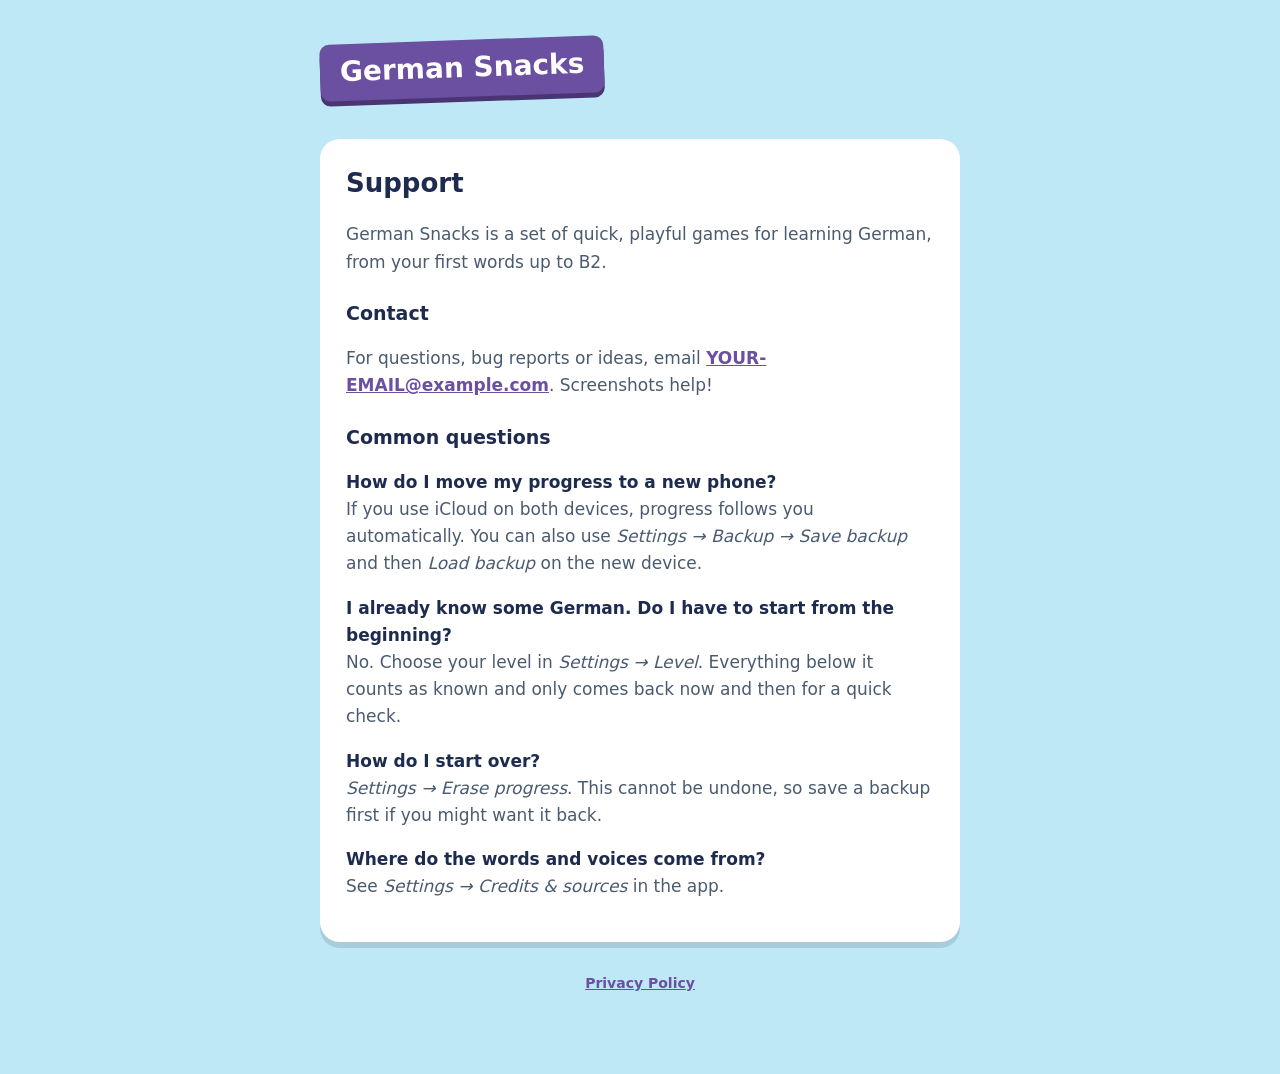
==== index.html @ 11454fe7 "privacy" ====
<!DOCTYPE html>
<html lang="en"><head><meta charset="utf-8"><meta name="viewport" content="width=device-width,initial-scale=1">
<title>German Snacks – Support</title><link rel="stylesheet" href="style.css"></head>
<body><main>
<div class="ribbon">German Snacks</div>
<div class="card">
<h1>Support</h1>
<p>German Snacks is a set of quick, playful games for learning German, from your first words up to B2.</p>

<h2>Contact</h2>
<p>For questions, bug reports or ideas, email <a href="mailto:YOUR-EMAIL@example.com">YOUR-EMAIL@example.com</a>. Screenshots help!</p>

<h2>Common questions</h2>
<p><strong>How do I move my progress to a new phone?</strong><br>If you use iCloud on both devices, progress follows you automatically. You can also use <em>Settings → Backup → Save backup</em> and then <em>Load backup</em> on the new device.</p>
<p><strong>I already know some German. Do I have to start from the beginning?</strong><br>No. Choose your level in <em>Settings → Level</em>. Everything below it counts as known and only comes back now and then for a quick check.</p>
<p><strong>How do I start over?</strong><br><em>Settings → Erase progress</em>. This cannot be undone, so save a backup first if you might want it back.</p>
<p><strong>Where do the words and voices come from?</strong><br>See <em>Settings → Credits &amp; sources</em> in the app.</p>
</div>
<footer><a href="privacy.html">Privacy Policy</a></footer>
</main></body></html>
---- style.css ----
:root{--sky:#BFE8F7;--ink:#1D2B4F;--muted:#4A5B70;--ribbon:#6B4FA0;--card:#fff;--grass:#8FCB74}
@media (prefers-color-scheme:dark){:root{--sky:#111A3A;--ink:#EEF2FF;--muted:#A9B6D3;--card:#1F2A4E;--grass:#2D5A3A}}
*{box-sizing:border-box}
body{margin:0;background:var(--sky);color:var(--ink);font:17px/1.6 ui-rounded,-apple-system,"SF Pro Rounded",system-ui,sans-serif}
main{max-width:680px;margin:0 auto;padding:40px 20px 80px}
.ribbon{display:inline-block;background:var(--ribbon);color:#fff;font-weight:800;font-size:28px;padding:6px 20px;border-radius:10px;transform:rotate(-2deg);box-shadow:0 5px 0 #4A3573;margin-bottom:24px}
.card{background:var(--card);border-radius:20px;padding:24px 26px;margin:18px 0;box-shadow:0 6px 0 rgba(0,0,0,.12)}
h1{font-size:26px;margin:0 0 4px}h2{font-size:19px;margin:22px 0 6px}
p,li{color:var(--muted)}strong{color:var(--ink)}a{color:var(--ribbon);font-weight:700}
@media (prefers-color-scheme:dark){a{color:#C9B8FF}}
.small{font-size:14px}
footer{text-align:center;font-size:14px;color:var(--muted);margin-top:30px}
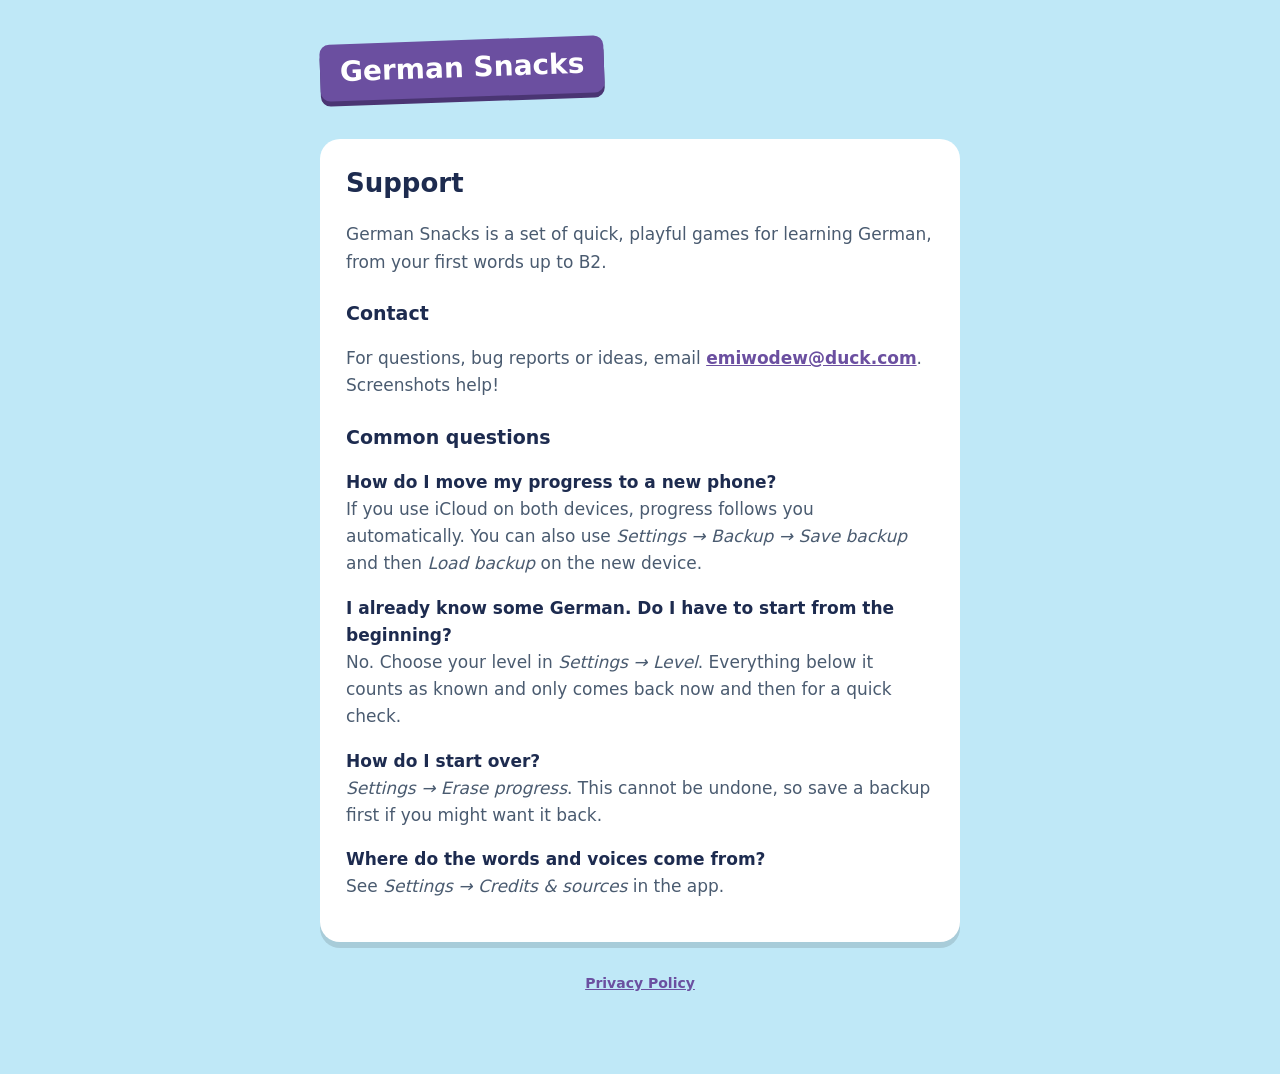
==== commit 5bbab675: "Update index.html" ====
--- a/index.html
+++ b/index.html
@@ -8,7 +8,7 @@
 <p>German Snacks is a set of quick, playful games for learning German, from your first words up to B2.</p>
 
 <h2>Contact</h2>
-<p>For questions, bug reports or ideas, email <a href="mailto:YOUR-EMAIL@example.com">YOUR-EMAIL@example.com</a>. Screenshots help!</p>
+<p>For questions, bug reports or ideas, email <a href="mailto:emiwodew@duck.com">emiwodew@duck.com</a>. Screenshots help!</p>
 
 <h2>Common questions</h2>
 <p><strong>How do I move my progress to a new phone?</strong><br>If you use iCloud on both devices, progress follows you automatically. You can also use <em>Settings → Backup → Save backup</em> and then <em>Load backup</em> on the new device.</p>
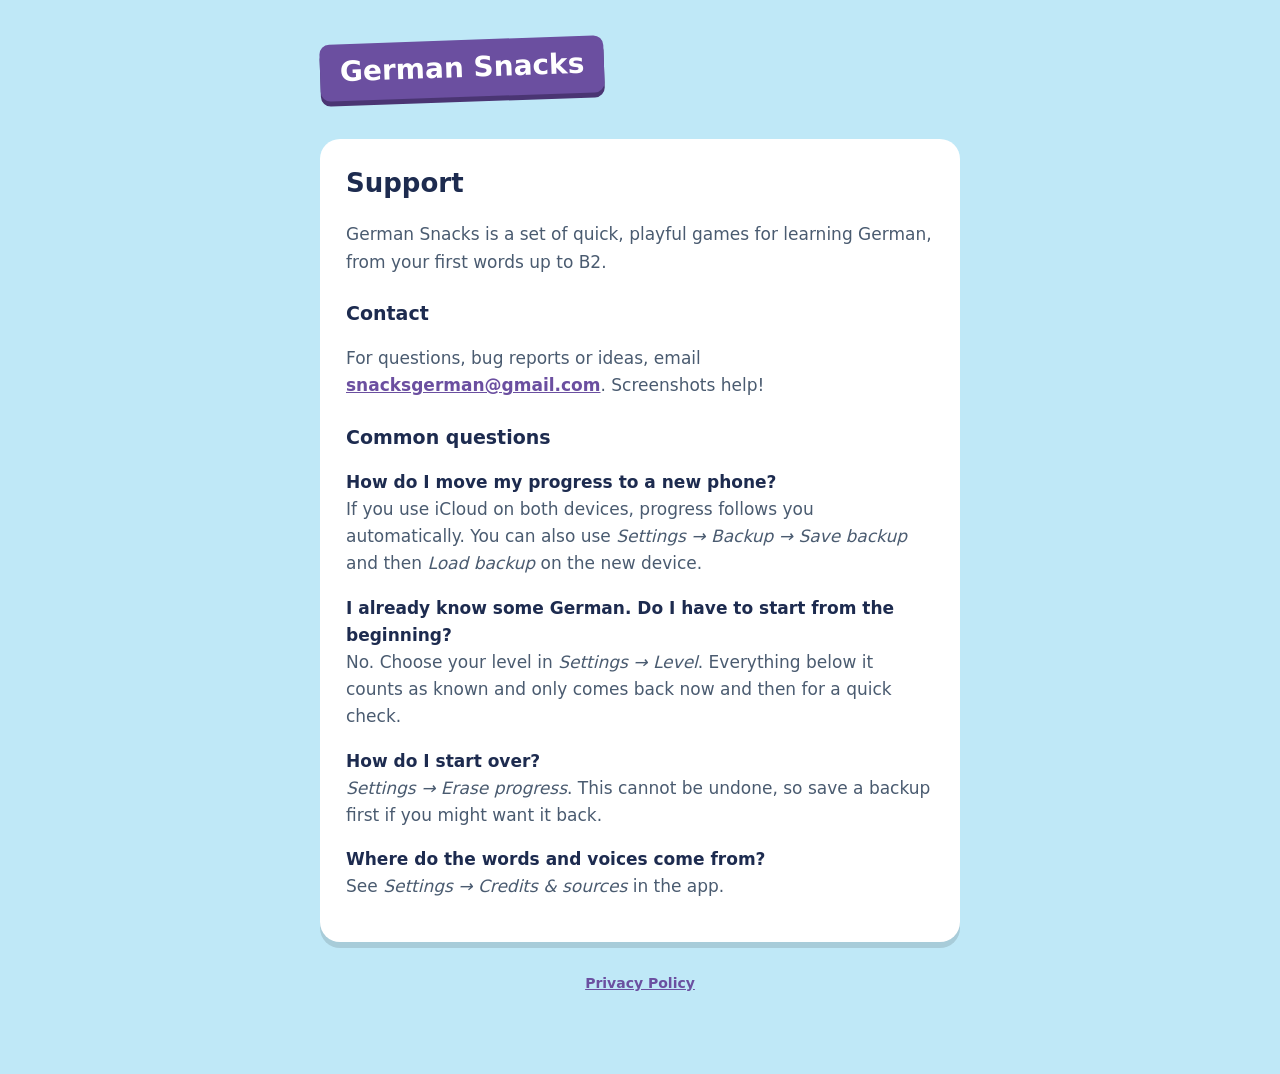
==== commit 9f57c223: "Update index.html" ====
--- a/index.html
+++ b/index.html
@@ -8,7 +8,7 @@
 <p>German Snacks is a set of quick, playful games for learning German, from your first words up to B2.</p>
 
 <h2>Contact</h2>
-<p>For questions, bug reports or ideas, email <a href="mailto:emiwodew@duck.com">emiwodew@duck.com</a>. Screenshots help!</p>
+<p>For questions, bug reports or ideas, email <a href="mailto:snacksgerman@gmail.com">snacksgerman@gmail.com</a>. Screenshots help!</p>
 
 <h2>Common questions</h2>
 <p><strong>How do I move my progress to a new phone?</strong><br>If you use iCloud on both devices, progress follows you automatically. You can also use <em>Settings → Backup → Save backup</em> and then <em>Load backup</em> on the new device.</p>
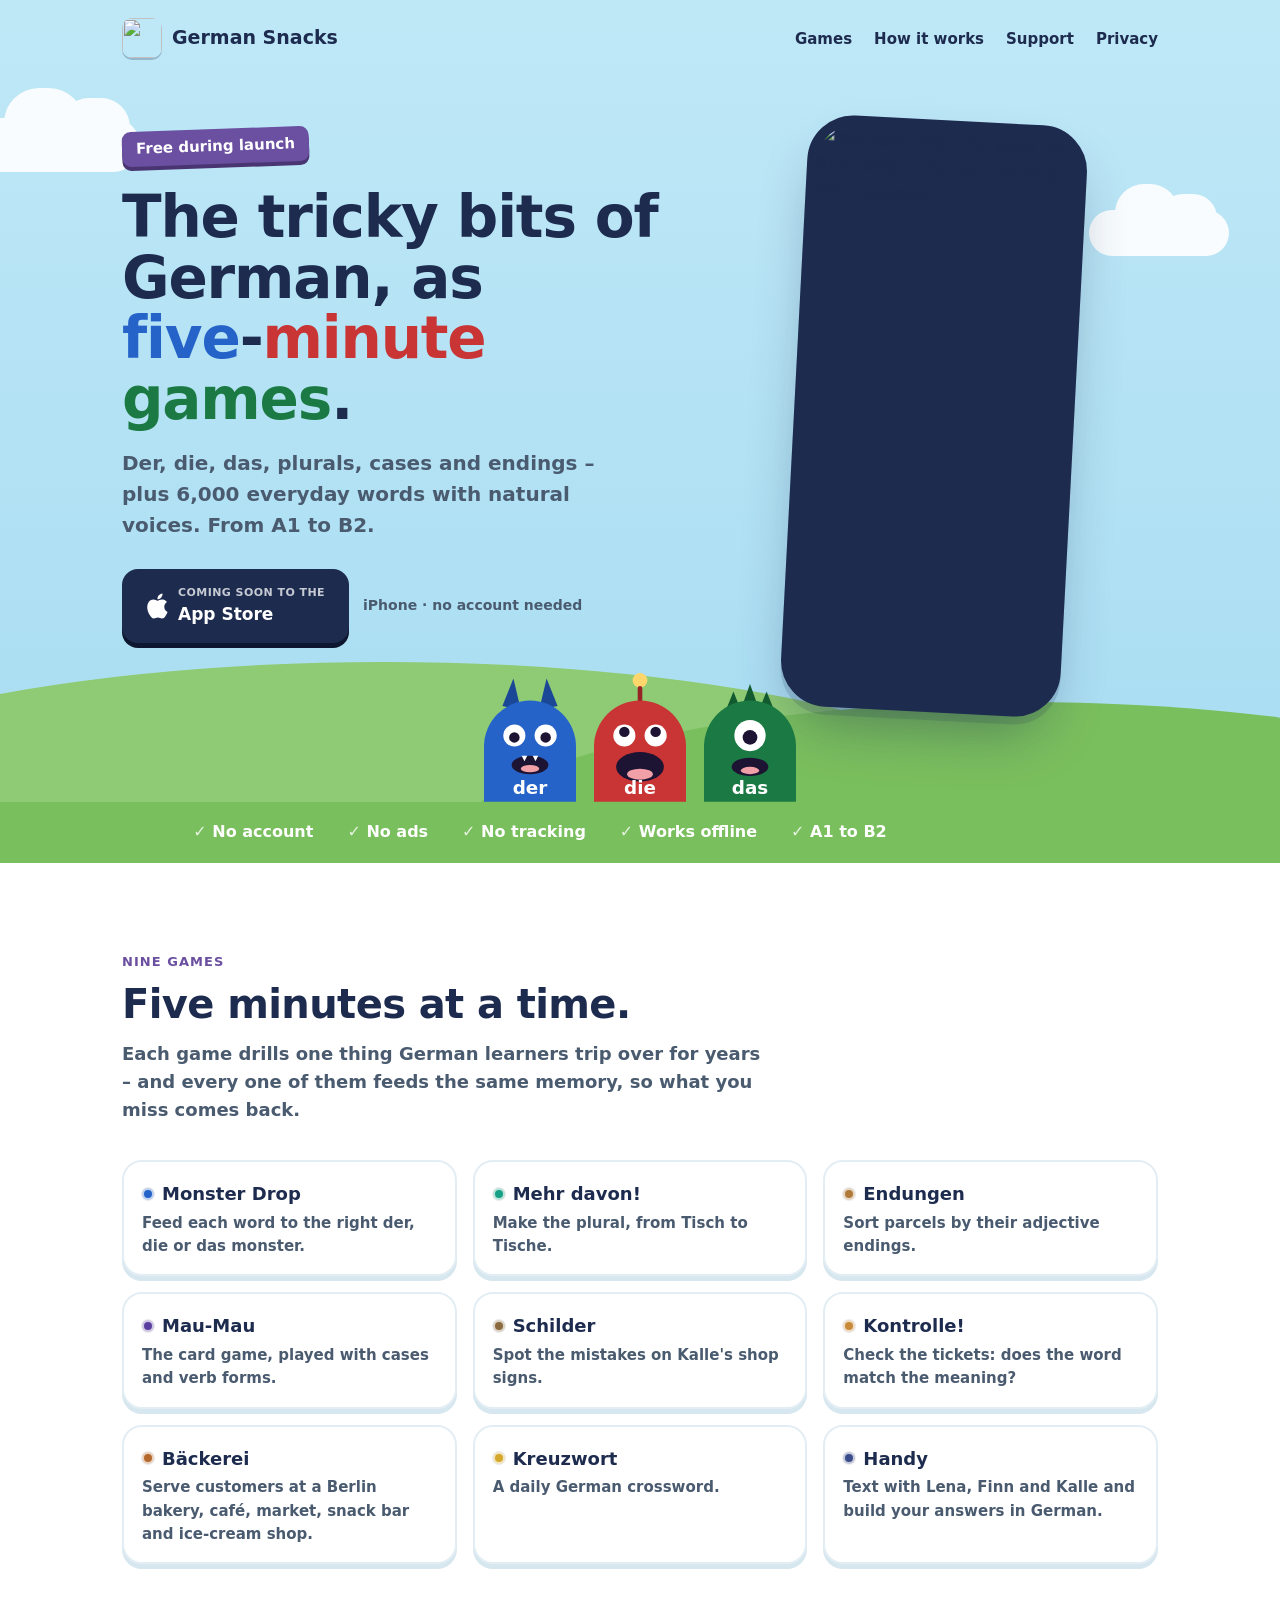
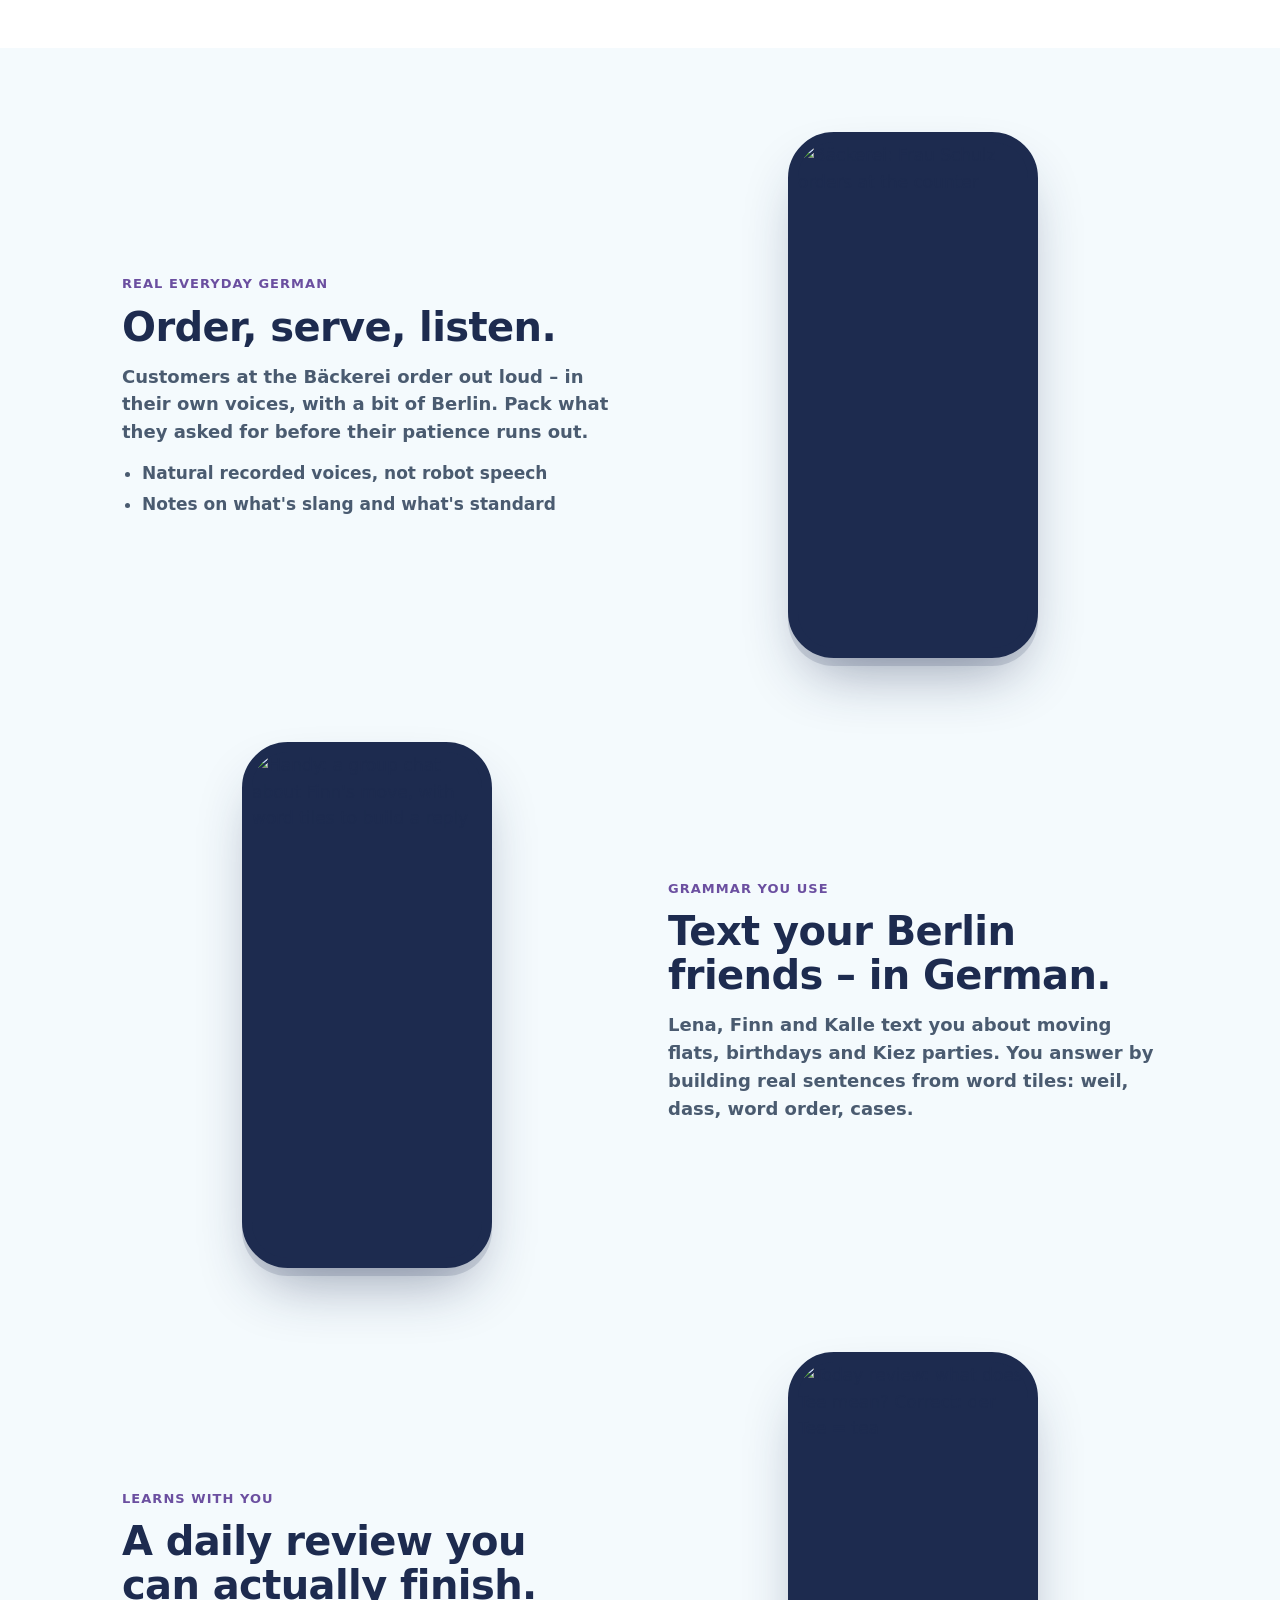
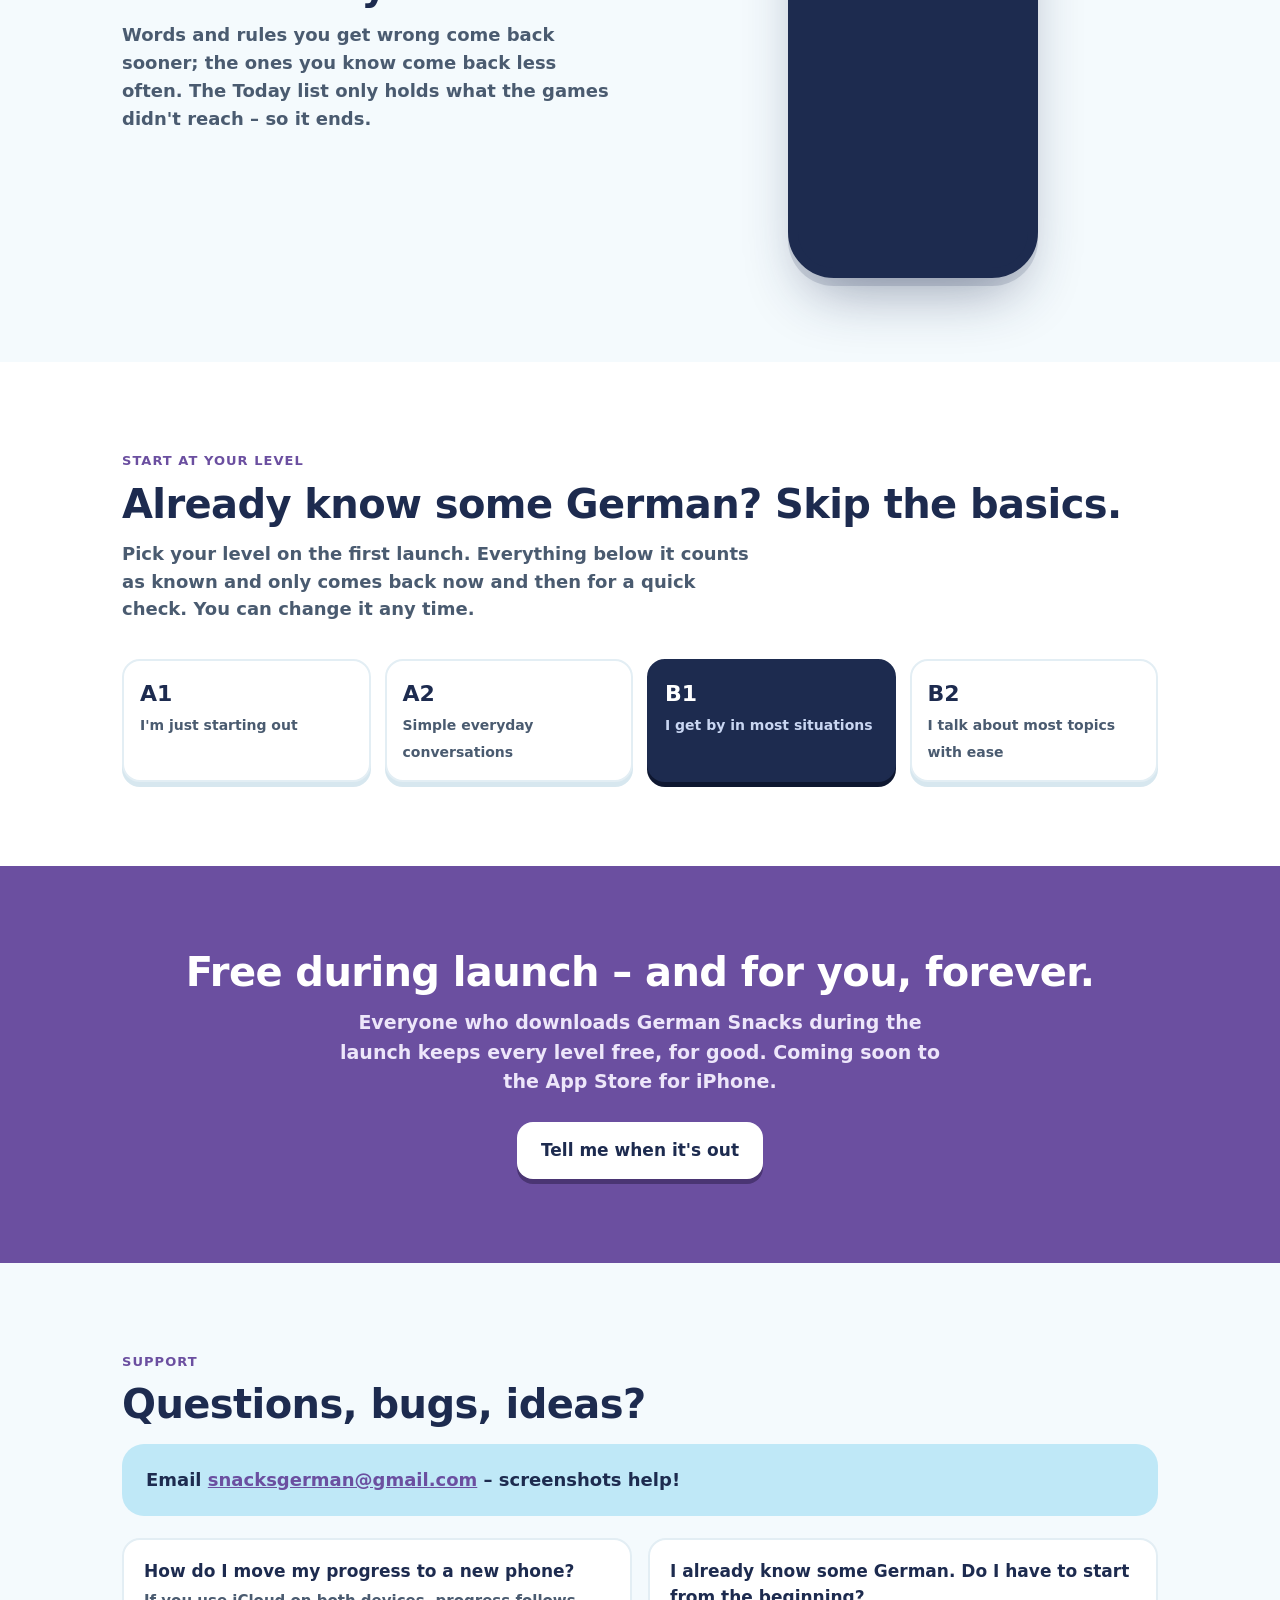
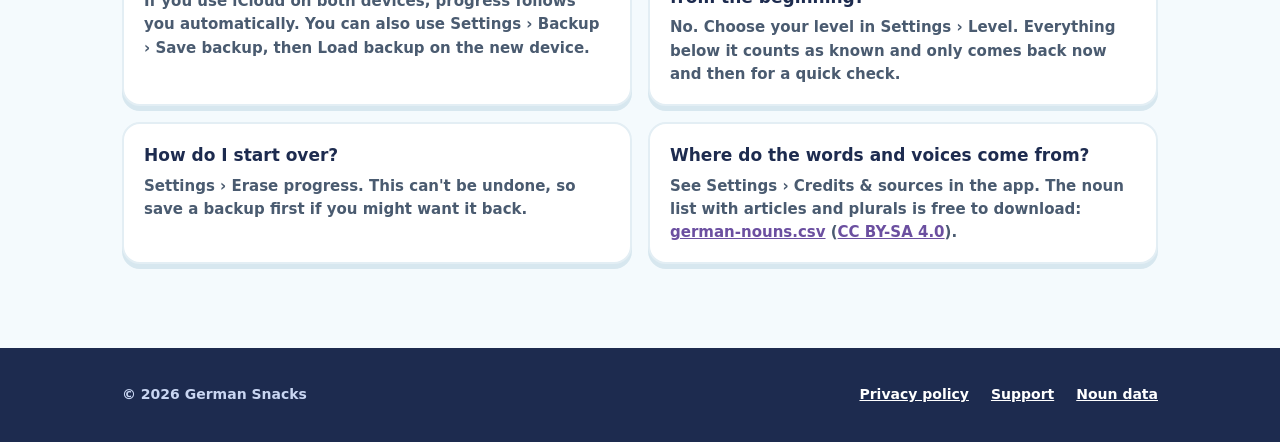
==== commit ce5c7f9b: "Add files via upload" ====
--- a/index.html
+++ b/index.html
@@ -1,20 +1,294 @@
 <!DOCTYPE html>
-<html lang="en"><head><meta charset="utf-8"><meta name="viewport" content="width=device-width,initial-scale=1">
-<title>German Snacks – Support</title><link rel="stylesheet" href="style.css"></head>
-<body><main>
-<div class="ribbon">German Snacks</div>
-<div class="card">
-<h1>Support</h1>
-<p>German Snacks is a set of quick, playful games for learning German, from your first words up to B2.</p>
-
-<h2>Contact</h2>
-<p>For questions, bug reports or ideas, email <a href="mailto:snacksgerman@gmail.com">snacksgerman@gmail.com</a>. Screenshots help!</p>
-
-<h2>Common questions</h2>
-<p><strong>How do I move my progress to a new phone?</strong><br>If you use iCloud on both devices, progress follows you automatically. You can also use <em>Settings → Backup → Save backup</em> and then <em>Load backup</em> on the new device.</p>
-<p><strong>I already know some German. Do I have to start from the beginning?</strong><br>No. Choose your level in <em>Settings → Level</em>. Everything below it counts as known and only comes back now and then for a quick check.</p>
-<p><strong>How do I start over?</strong><br><em>Settings → Erase progress</em>. This cannot be undone, so save a backup first if you might want it back.</p>
-<p><strong>Where do the words and voices come from?</strong><br>See <em>Settings → Credits &amp; sources</em> in the app.</p>
-</div>
-<footer><a href="privacy.html">Privacy Policy</a></footer>
-</main></body></html>
+<html lang="en">
+<head>
+<meta charset="utf-8">
+<meta name="viewport" content="width=device-width, initial-scale=1">
+<title>German Snacks – Learn German with quick games</title>
+<meta name="description" content="Nine quick games for the tricky parts of German: der, die, das, plurals, cases and endings, plus 6,000 words with natural voices. From A1 to B2. No account, no ads, no tracking.">
+<meta property="og:title" content="German Snacks – Learn German with quick games">
+<meta property="og:description" content="Der, die, das, plurals, cases and endings – as five-minute games. A1 to B2.">
+<meta property="og:image" content="https://germansnacks.yenelij.eu/icon.png">
+<meta property="og:url" content="https://germansnacks.yenelij.eu/">
+<link rel="icon" type="image/png" href="icon.png">
+<link rel="apple-touch-icon" href="apple-touch-icon.png">
+<style>
+:root{
+  --sky:#BFE8F7; --sky-deep:#A9DDF2; --ink:#1D2B4F; --muted:#4A5B70; --ribbon:#6B4FA0; --ribbon-shade:#4A3573;
+  --sun:#FFD66B; --grass:#8FCB74; --grass-dark:#7ABF5E; --card:#fff; --lip:#8FC3DA;
+  --der:#2563C9; --der-shade:#1A4796; --die:#C93434; --die-shade:#962424; --das:#1B7A43; --das-shade:#125A30;
+  --mouth:#1D1433; --tongue:#F2A0A8;
+}
+*{box-sizing:border-box}
+html{scroll-behavior:smooth}
+body{margin:0;background:#fff;color:var(--ink);
+  font:17px/1.55 ui-rounded,"SF Pro Rounded",-apple-system,BlinkMacSystemFont,"Segoe UI",system-ui,sans-serif;
+  -webkit-font-smoothing:antialiased}
+a{color:var(--ribbon);font-weight:700}
+img{display:block;max-width:100%}
+.wrap{max-width:1080px;margin:0 auto;padding:0 22px}
+
+/* nav */
+nav{position:absolute;top:0;left:0;right:0;z-index:5}
+nav .wrap{display:flex;align-items:center;justify-content:space-between;height:76px}
+.brand{display:flex;align-items:center;gap:10px;text-decoration:none;color:var(--ink);font-weight:800;font-size:19px}
+.brand img{width:40px;height:40px;border-radius:10px;box-shadow:0 2px 0 rgba(29,43,79,.25)}
+nav ul{display:flex;gap:22px;list-style:none;margin:0;padding:0}
+nav ul a{color:var(--ink);text-decoration:none;font-weight:700;font-size:15px}
+nav ul a:hover{color:var(--ribbon)}
+
+/* hero */
+.hero{position:relative;overflow:hidden;background:linear-gradient(var(--sky),var(--sky-deep));padding:120px 0 0}
+.cloud{position:absolute;background:#fff;border-radius:999px;opacity:.9}
+.cloud::before,.cloud::after{content:"";position:absolute;background:#fff;border-radius:999px}
+.c1{width:170px;height:54px;top:118px;left:-30px}.c1::before{width:80px;height:70px;top:-30px;left:34px}.c1::after{width:70px;height:58px;top:-20px;left:90px}
+.c2{width:140px;height:46px;top:210px;right:4%}.c2::before{width:64px;height:58px;top:-26px;left:26px}.c2::after{width:58px;height:48px;top:-16px;left:70px}
+.hero-grid{position:relative;z-index:2;display:grid;grid-template-columns:1.1fr .9fr;gap:40px;align-items:center;padding-bottom:40px}
+.ribbon{display:inline-block;background:var(--ribbon);color:#fff;font-weight:800;font-size:15px;padding:6px 14px;border-radius:9px;
+  transform:rotate(-2deg);box-shadow:0 4px 0 var(--ribbon-shade);margin-bottom:22px}
+h1{font-size:clamp(36px,5.2vw,58px);line-height:1.05;margin:0 0 18px;letter-spacing:-.02em;font-weight:800}
+h1 .art{white-space:nowrap}
+h1 .der{color:var(--der)}h1 .die{color:var(--die)}h1 .das{color:var(--das)}
+.lead{font-size:20px;color:var(--muted);margin:0 0 28px;max-width:520px;font-weight:600}
+.cta{display:flex;flex-wrap:wrap;gap:14px;align-items:center}
+.btn{display:inline-flex;align-items:center;gap:10px;background:var(--ink);color:#fff;text-decoration:none;font-weight:800;
+  padding:15px 24px;border-radius:16px;box-shadow:0 5px 0 #0E1730;font-size:17px}
+.btn small{display:block;font-size:11px;font-weight:700;opacity:.75;letter-spacing:.04em;text-transform:uppercase}
+.btn .apple{width:22px;height:26px}
+.btn.soon{cursor:default}
+.note{font-size:14px;color:var(--muted);font-weight:700}
+.phone{width:280px;margin:0 auto;border-radius:46px;border:10px solid var(--ink);overflow:hidden;background:var(--ink);
+  box-shadow:0 30px 60px -20px rgba(29,43,79,.45),0 8px 0 rgba(29,43,79,.15)}
+.phone img{width:100%;height:auto}
+.hero .phone{transform:rotate(3deg);margin-bottom:-60px}
+.hills{position:relative;height:150px;margin-top:-40px;z-index:1}
+.hills::before{content:"";position:absolute;left:-20%;right:20%;bottom:-180px;height:320px;background:var(--grass);border-radius:50%}
+.hills::after{content:"";position:absolute;left:35%;right:-25%;bottom:-200px;height:300px;background:var(--grass-dark);border-radius:50%}
+.monsters{position:absolute;z-index:3;left:50%;bottom:0;transform:translateX(-50%);display:flex;gap:18px;align-items:flex-end}
+.monsters svg{width:92px;height:auto;display:block}
+
+/* bands */
+.trust{background:var(--grass-dark);color:#fff}
+.trust ul{display:flex;flex-wrap:wrap;justify-content:center;gap:10px 34px;list-style:none;margin:0;padding:18px 0;font-weight:800;font-size:16px}
+.trust li::before{content:"✓ ";opacity:.8}
+
+section{padding:84px 0}
+h2{font-size:clamp(28px,3.6vw,40px);line-height:1.1;margin:0 0 14px;letter-spacing:-.015em;font-weight:800}
+.kicker{display:inline-block;font-size:13px;font-weight:800;letter-spacing:.08em;text-transform:uppercase;color:var(--ribbon);margin-bottom:10px}
+.sub{color:var(--muted);font-size:18px;max-width:640px;margin:0 0 36px;font-weight:600}
+
+/* games grid */
+.games{display:grid;grid-template-columns:repeat(3,1fr);gap:16px}
+.game{background:var(--card);border-radius:20px;padding:18px 18px 16px;box-shadow:0 5px 0 #D7E7EF;border:2px solid #E3EEF4}
+.game h3{margin:0 0 4px;font-size:18px;font-weight:800;display:flex;align-items:center;gap:8px}
+.game h3 i{width:12px;height:12px;border-radius:50%;display:inline-block;border:2px solid rgba(255,255,255,.7);box-shadow:0 0 0 1px rgba(0,0,0,.08)}
+.game p{margin:0;color:var(--muted);font-size:15px;font-weight:600}
+
+/* feature rows */
+.alt{background:#F4FAFD}
+.row{display:grid;grid-template-columns:1fr 1fr;gap:56px;align-items:center}
+.row + .row{margin-top:84px}
+.row.flip .text{order:2}
+.row .phone{width:250px}
+.row p{color:var(--muted);font-size:18px;font-weight:600;margin:0 0 14px}
+.row ul{margin:0;padding-left:20px;color:var(--muted);font-weight:600}
+.row li{margin:4px 0}
+
+/* level */
+.levels{display:grid;grid-template-columns:repeat(4,1fr);gap:14px;margin-top:8px}
+.level{background:#fff;border-radius:18px;padding:16px;box-shadow:0 5px 0 #D7E7EF;border:2px solid #E3EEF4}
+.level b{display:block;font-size:22px}
+.level span{color:var(--muted);font-weight:600;font-size:14px}
+.level.on{background:var(--ink);color:#fff;border-color:var(--ink);box-shadow:0 5px 0 #0E1730}
+.level.on span{color:#C9D6F2}
+
+/* launch */
+.launch{background:var(--ribbon);color:#fff;text-align:center}
+.launch h2{color:#fff}
+.launch p{max-width:620px;margin:0 auto 26px;font-size:19px;font-weight:600;color:#EDE6FA}
+.launch .btn{background:#fff;color:var(--ink);box-shadow:0 5px 0 var(--ribbon-shade)}
+
+/* support */
+.faq{display:grid;grid-template-columns:1fr 1fr;gap:16px}
+.faq div{background:#fff;border-radius:18px;padding:18px 20px;box-shadow:0 5px 0 #D7E7EF;border:2px solid #E3EEF4}
+.faq h3{margin:0 0 6px;font-size:17px}
+.faq p{margin:0;color:var(--muted);font-weight:600;font-size:15px}
+.contact{background:var(--sky);border-radius:22px;padding:22px 24px;margin-bottom:22px;font-weight:700;font-size:18px}
+
+footer{background:var(--ink);color:#C9D6F2;padding:36px 0;font-size:14px;font-weight:600}
+footer .wrap{display:flex;flex-wrap:wrap;gap:12px 28px;justify-content:space-between;align-items:center}
+footer a{color:#fff}
+footer ul{display:flex;flex-wrap:wrap;gap:8px 22px;list-style:none;margin:0;padding:0}
+
+@media (max-width:860px){
+  nav ul{display:none}
+  .hero-grid,.row{grid-template-columns:1fr}
+  .hero-grid{text-align:center}.lead{margin-left:auto;margin-right:auto}.cta{justify-content:center}
+  .hero .phone{width:240px}
+  .row.flip .text{order:0}
+  .games,.faq{grid-template-columns:1fr}
+  .levels{grid-template-columns:repeat(2,1fr)}
+  .monsters{display:none}
+}
+@media (prefers-reduced-motion:no-preference){
+  .monsters svg{animation:hop 2.4s ease-in-out infinite;transform-origin:bottom}
+  .monsters svg:nth-child(2){animation-delay:.3s}.monsters svg:nth-child(3){animation-delay:.6s}
+  @keyframes hop{0%,70%,100%{transform:translateY(0) scale(1,1)}80%{transform:translateY(-10px) scale(.96,1.05)}90%{transform:translateY(0) scale(1.04,.95)}}
+}
+</style>
+</head>
+<body>
+
+<nav>
+  <div class="wrap">
+    <a class="brand" href="#top"><img src="icon.png" alt="">German Snacks</a>
+    <ul>
+      <li><a href="#games">Games</a></li>
+      <li><a href="#how">How it works</a></li>
+      <li><a href="#support">Support</a></li>
+      <li><a href="privacy.html">Privacy</a></li>
+    </ul>
+  </div>
+</nav>
+
+<header class="hero" id="top">
+  <div class="cloud c1"></div><div class="cloud c2"></div>
+  <div class="wrap hero-grid">
+    <div>
+      <span class="ribbon">Free during launch</span>
+      <h1>The tricky bits of German, as <span class="art"><span class="der">five</span>-<span class="die">minute</span></span> <span class="das">games</span>.</h1>
+      <p class="lead">Der, die, das, plurals, cases and endings – plus 6,000 everyday words with natural voices. From A1 to B2.</p>
+      <div class="cta">
+        <span class="btn soon" role="note">
+          <svg class="apple" viewBox="0 0 22 26" aria-hidden="true"><path fill="currentColor" d="M18.3 13.8c0-3.2 2.6-4.7 2.7-4.8-1.5-2.2-3.8-2.5-4.6-2.5-2-.2-3.8 1.2-4.8 1.2-1 0-2.5-1.1-4.1-1.1-2.1 0-4.1 1.2-5.2 3.1-2.2 3.8-.6 9.5 1.6 12.6 1.1 1.5 2.3 3.2 3.9 3.2 1.6-.1 2.2-1 4.1-1 1.9 0 2.4 1 4.1 1 1.7 0 2.8-1.5 3.8-3.1 1.2-1.7 1.7-3.4 1.7-3.5-.1 0-3.2-1.2-3.2-5.1zM15.2 4.4c.9-1.1 1.5-2.5 1.3-4-1.3.1-2.8.9-3.7 1.9-.8.9-1.5 2.4-1.3 3.9 1.4.1 2.8-.7 3.7-1.8z"/></svg>
+          <span><small>Coming soon to the</small>App Store</span>
+        </span>
+        <span class="note">iPhone · no account needed</span>
+      </div>
+    </div>
+    <div><div class="phone"><img src="screens/monster-drop.jpg" width="374" height="823" alt="Monster Drop: the word Tee falls toward the der, die and das monsters"></div></div>
+  </div>
+  <div class="hills"></div>
+  <div class="monsters" aria-hidden="true">
+    <!-- der: horns -->
+    <svg viewBox="0 0 100 140"><g transform="translate(0,0)">
+      <polygon points="20,36 32,6 40,40" fill="var(--der-shade)"/><polygon points="60,40 68,6 80,36" fill="var(--der-shade)"/>
+      <path d="M0,80 A50,50 0 0 1 100,80 L100,140 L0,140 Z" fill="var(--der)"/>
+      <circle cx="33" cy="68" r="12" fill="#fff"/><circle cx="67" cy="68" r="12" fill="#fff"/>
+      <circle cx="33" cy="70" r="5.7" fill="var(--mouth)"/><circle cx="67" cy="70" r="5.7" fill="var(--mouth)"/>
+      <ellipse cx="50" cy="100" rx="20" ry="10" fill="var(--mouth)"/><ellipse cx="50" cy="104" rx="10" ry="4" fill="var(--tongue)"/>
+      <polygon points="41,90 47,90 44,96" fill="#fff"/><polygon points="53,90 59,90 56,96" fill="#fff"/>
+      <text x="50" y="132" text-anchor="middle" font-size="20" font-weight="800" fill="#fff" font-family="inherit">der</text></g></svg>
+    <!-- die: antenna -->
+    <svg viewBox="0 0 100 140">
+      <circle cx="50" cy="8" r="8" fill="var(--sun)"/><rect x="47.5" y="14" width="5" height="22" rx="2.5" fill="var(--die-shade)"/>
+      <path d="M0,80 A50,50 0 0 1 100,80 L100,140 L0,140 Z" fill="var(--die)"/>
+      <circle cx="33" cy="68" r="12" fill="#fff"/><circle cx="67" cy="68" r="12" fill="#fff"/>
+      <circle cx="33" cy="64" r="5.7" fill="var(--mouth)"/><circle cx="67" cy="64" r="5.7" fill="var(--mouth)"/>
+      <ellipse cx="50" cy="102" rx="26" ry="16" fill="var(--mouth)"/><ellipse cx="50" cy="110" rx="14" ry="6" fill="var(--tongue)"/>
+      <text x="50" y="132" text-anchor="middle" font-size="20" font-weight="800" fill="#fff" font-family="inherit">die</text></svg>
+    <!-- das: spikes, one eye -->
+    <svg viewBox="0 0 100 140">
+      <polygon points="24,40 32,20 40,40" fill="var(--das-shade)"/><polygon points="40,40 50,12 60,40" fill="var(--das-shade)"/><polygon points="60,40 68,20 76,40" fill="var(--das-shade)"/>
+      <path d="M0,80 A50,50 0 0 1 100,80 L100,140 L0,140 Z" fill="var(--das)"/>
+      <circle cx="50" cy="68" r="17" fill="#fff"/><circle cx="50" cy="70" r="8" fill="var(--mouth)"/>
+      <ellipse cx="50" cy="102" rx="20" ry="10" fill="var(--mouth)"/><ellipse cx="50" cy="106" rx="10" ry="4" fill="var(--tongue)"/>
+      <text x="50" y="132" text-anchor="middle" font-size="20" font-weight="800" fill="#fff" font-family="inherit">das</text></svg>
+  </div>
+</header>
+
+<div class="trust"><ul class="wrap"><li>No account</li><li>No ads</li><li>No tracking</li><li>Works offline</li><li>A1 to B2</li></ul></div>
+
+<section id="games">
+  <div class="wrap">
+    <span class="kicker">Nine games</span>
+    <h2>Five minutes at a time.</h2>
+    <p class="sub">Each game drills one thing German learners trip over for years – and every one of them feeds the same memory, so what you miss comes back.</p>
+    <div class="games">
+      <div class="game"><h3><i style="background:#2563C9"></i>Monster Drop</h3><p>Feed each word to the right der, die or das monster.</p></div>
+      <div class="game"><h3><i style="background:#16A085"></i>Mehr davon!</h3><p>Make the plural, from Tisch to Tische.</p></div>
+      <div class="game"><h3><i style="background:#B07A3A"></i>Endungen</h3><p>Sort parcels by their adjective endings.</p></div>
+      <div class="game"><h3><i style="background:#5B3FA0"></i>Mau-Mau</h3><p>The card game, played with cases and verb forms.</p></div>
+      <div class="game"><h3><i style="background:#8A6A3E"></i>Schilder</h3><p>Spot the mistakes on Kalle's shop signs.</p></div>
+      <div class="game"><h3><i style="background:#C98A3A"></i>Kontrolle!</h3><p>Check the tickets: does the word match the meaning?</p></div>
+      <div class="game"><h3><i style="background:#B5682B"></i>Bäckerei</h3><p>Serve customers at a Berlin bakery, café, market, snack bar and ice-cream shop.</p></div>
+      <div class="game"><h3><i style="background:#D4A82A"></i>Kreuzwort</h3><p>A daily German crossword.</p></div>
+      <div class="game"><h3><i style="background:#3B4C8A"></i>Handy</h3><p>Text with Lena, Finn and Kalle and build your answers in German.</p></div>
+    </div>
+  </div>
+</section>
+
+<section class="alt" id="how">
+  <div class="wrap">
+    <div class="row">
+      <div class="text">
+        <span class="kicker">Real everyday German</span>
+        <h2>Order, serve, listen.</h2>
+        <p>Customers at the Bäckerei order out loud – in their own voices, with a bit of Berlin. Pack what they asked for before their patience runs out.</p>
+        <ul><li>Natural recorded voices, not robot speech</li><li>Notes on what's slang and what's standard</li></ul>
+      </div>
+      <div><div class="phone"><img src="screens/baeckerei.jpg" width="374" height="823" alt="Bäckerei: Frau Schulz orders at the counter" loading="lazy"></div></div>
+    </div>
+    <div class="row flip">
+      <div class="text">
+        <span class="kicker">Grammar you use</span>
+        <h2>Text your Berlin friends – in German.</h2>
+        <p>Lena, Finn and Kalle text you about moving flats, birthdays and Kiez parties. You answer by building real sentences from word tiles: weil, dass, word order, cases.</p>
+      </div>
+      <div><div class="phone"><img src="screens/handy.jpg" width="374" height="823" alt="Handy: a group chat about Finn's move, with word tiles to build a reply" loading="lazy"></div></div>
+    </div>
+    <div class="row">
+      <div class="text">
+        <span class="kicker">Learns with you</span>
+        <h2>A daily review you can actually finish.</h2>
+        <p>Words and rules you get wrong come back sooner; the ones you know come back less often. The Today list only holds what the games didn't reach – so it ends.</p>
+      </div>
+      <div><div class="phone"><img src="screens/today.jpg" width="374" height="823" alt="Today review: what does Tee mean? Correct: der Tee = tea" loading="lazy"></div></div>
+    </div>
+  </div>
+</section>
+
+<section>
+  <div class="wrap">
+    <span class="kicker">Start at your level</span>
+    <h2>Already know some German? Skip the basics.</h2>
+    <p class="sub">Pick your level on the first launch. Everything below it counts as known and only comes back now and then for a quick check. You can change it any time.</p>
+    <div class="levels">
+      <div class="level"><b>A1</b><span>I'm just starting out</span></div>
+      <div class="level"><b>A2</b><span>Simple everyday conversations</span></div>
+      <div class="level on"><b>B1</b><span>I get by in most situations</span></div>
+      <div class="level"><b>B2</b><span>I talk about most topics with ease</span></div>
+    </div>
+  </div>
+</section>
+
+<section class="launch">
+  <div class="wrap">
+    <h2>Free during launch – and for you, forever.</h2>
+    <p>Everyone who downloads German Snacks during the launch keeps every level free, for good. Coming soon to the App Store for iPhone.</p>
+    <a class="btn" href="mailto:snacksgerman@gmail.com?subject=Tell%20me%20when%20German%20Snacks%20is%20out">Tell me when it's out</a>
+  </div>
+</section>
+
+<section class="alt" id="support">
+  <div class="wrap">
+    <span class="kicker">Support</span>
+    <h2>Questions, bugs, ideas?</h2>
+    <p class="contact">Email <a href="mailto:snacksgerman@gmail.com">snacksgerman@gmail.com</a> – screenshots help!</p>
+    <div class="faq">
+      <div><h3>How do I move my progress to a new phone?</h3><p>If you use iCloud on both devices, progress follows you automatically. You can also use Settings › Backup › Save backup, then Load backup on the new device.</p></div>
+      <div><h3>I already know some German. Do I have to start from the beginning?</h3><p>No. Choose your level in Settings › Level. Everything below it counts as known and only comes back now and then for a quick check.</p></div>
+      <div><h3>How do I start over?</h3><p>Settings › Erase progress. This can't be undone, so save a backup first if you might want it back.</p></div>
+      <div><h3>Where do the words and voices come from?</h3><p>See Settings › Credits &amp; sources in the app. The noun list with articles and plurals is free to download: <a href="german-nouns.csv">german-nouns.csv</a> (<a href="word-data.md">CC BY-SA 4.0</a>).</p></div>
+    </div>
+  </div>
+</section>
+
+<footer>
+  <div class="wrap">
+    <span>© 2026 German Snacks</span>
+    <ul><li><a href="privacy.html">Privacy policy</a></li><li><a href="#support">Support</a></li><li><a href="german-nouns.csv">Noun data</a></li></ul>
+  </div>
+</footer>
+
+</body>
+</html>
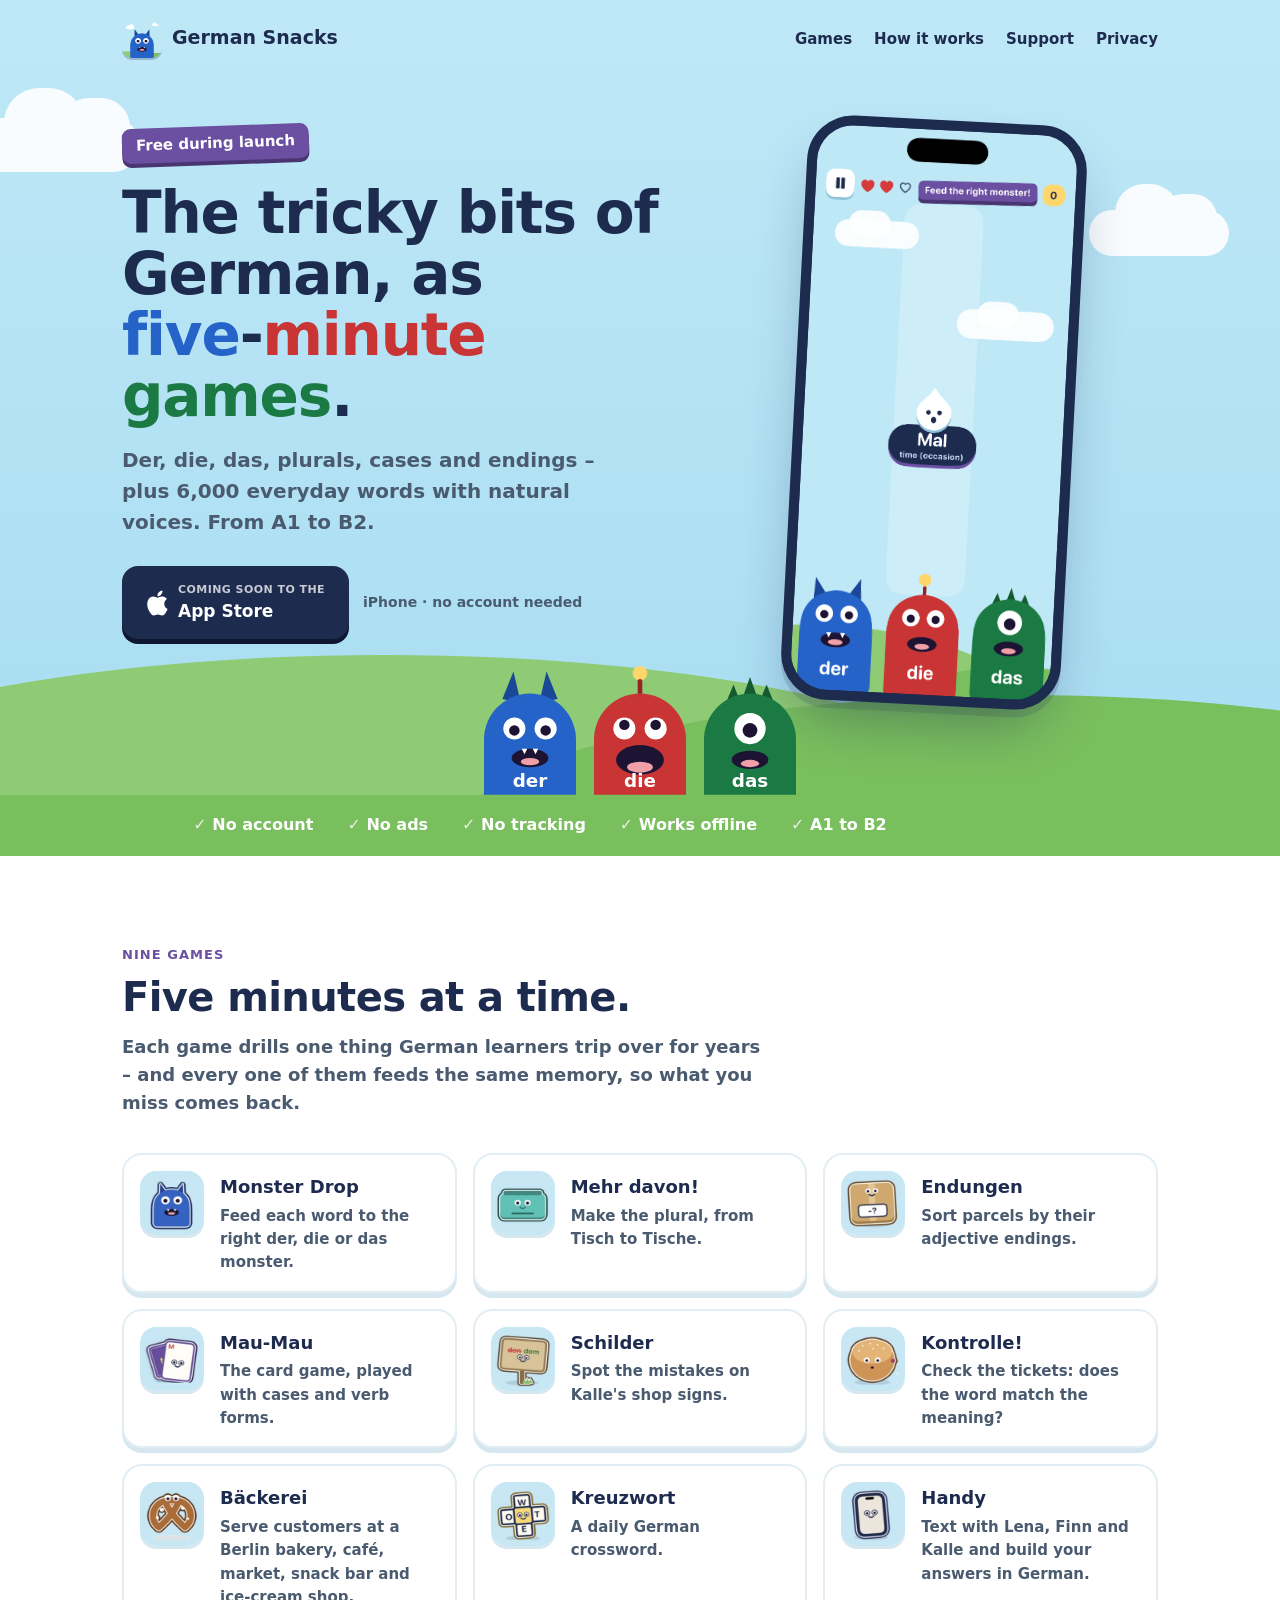
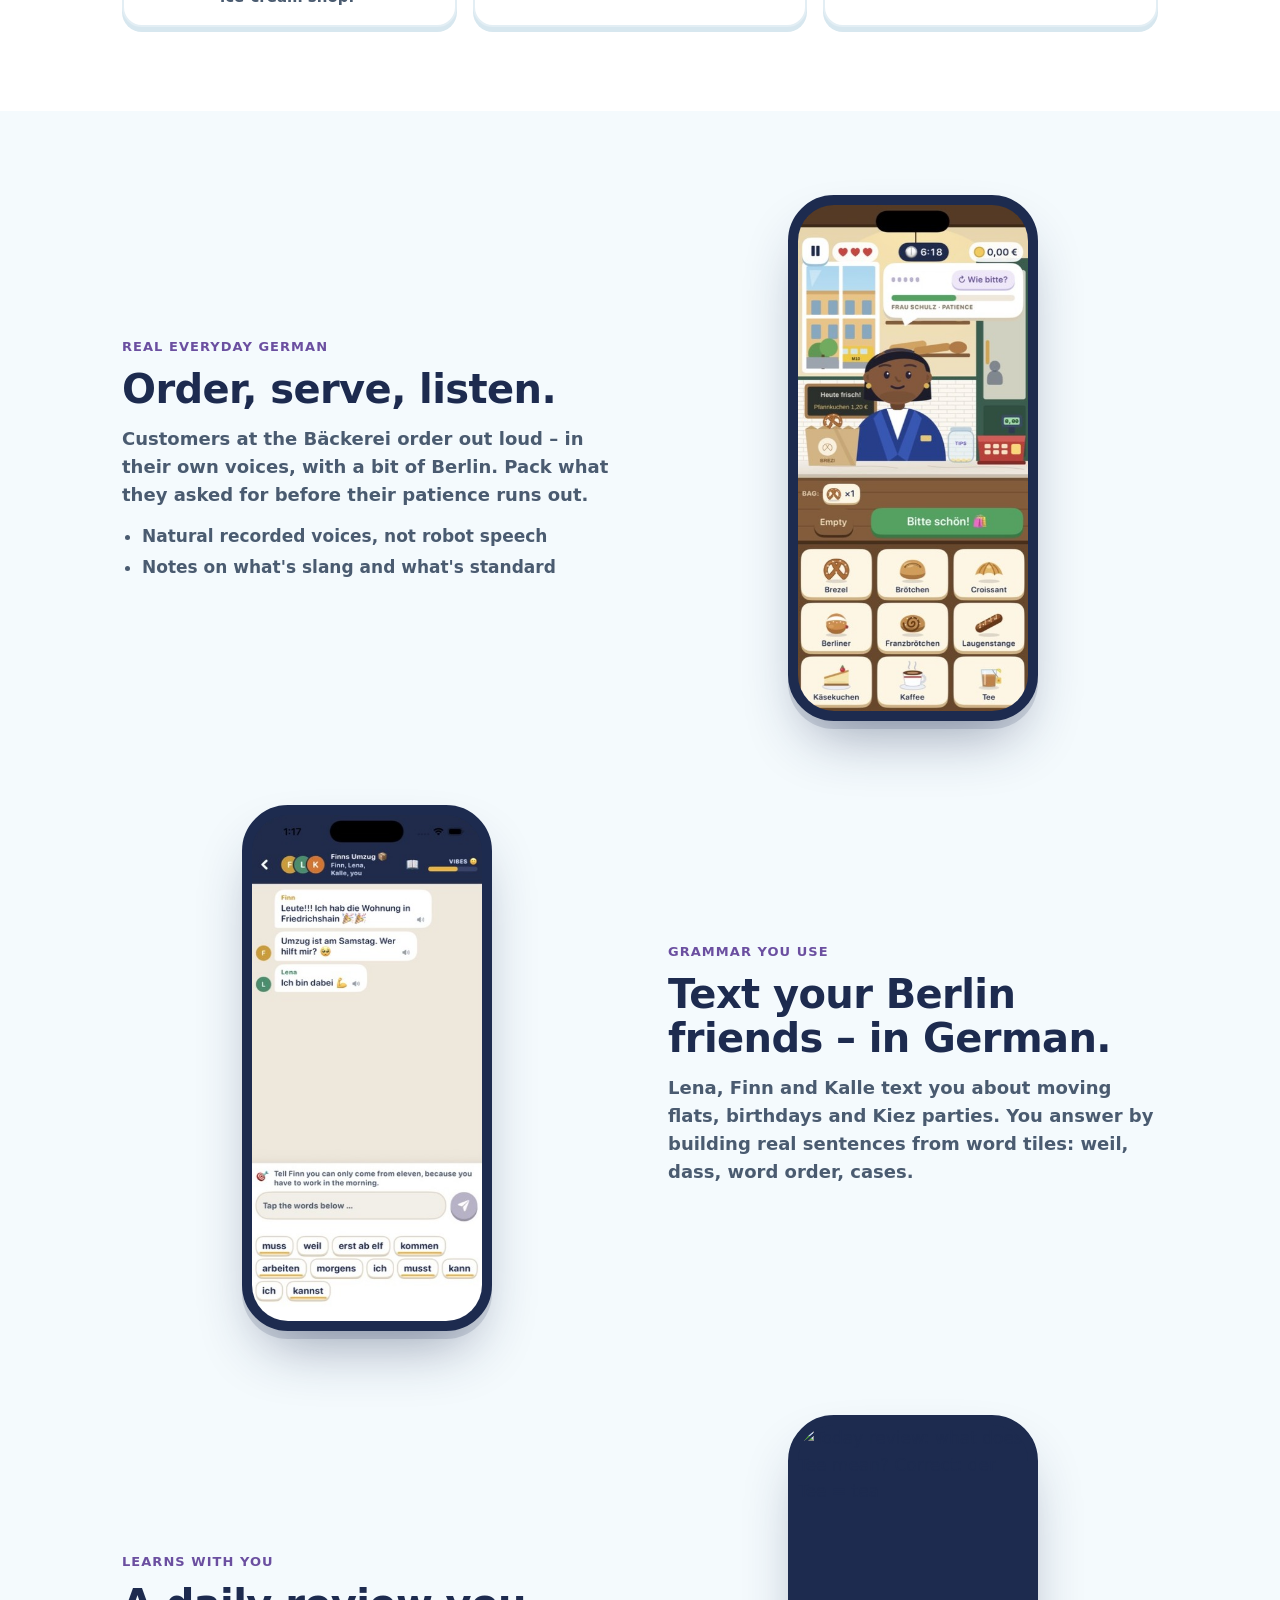
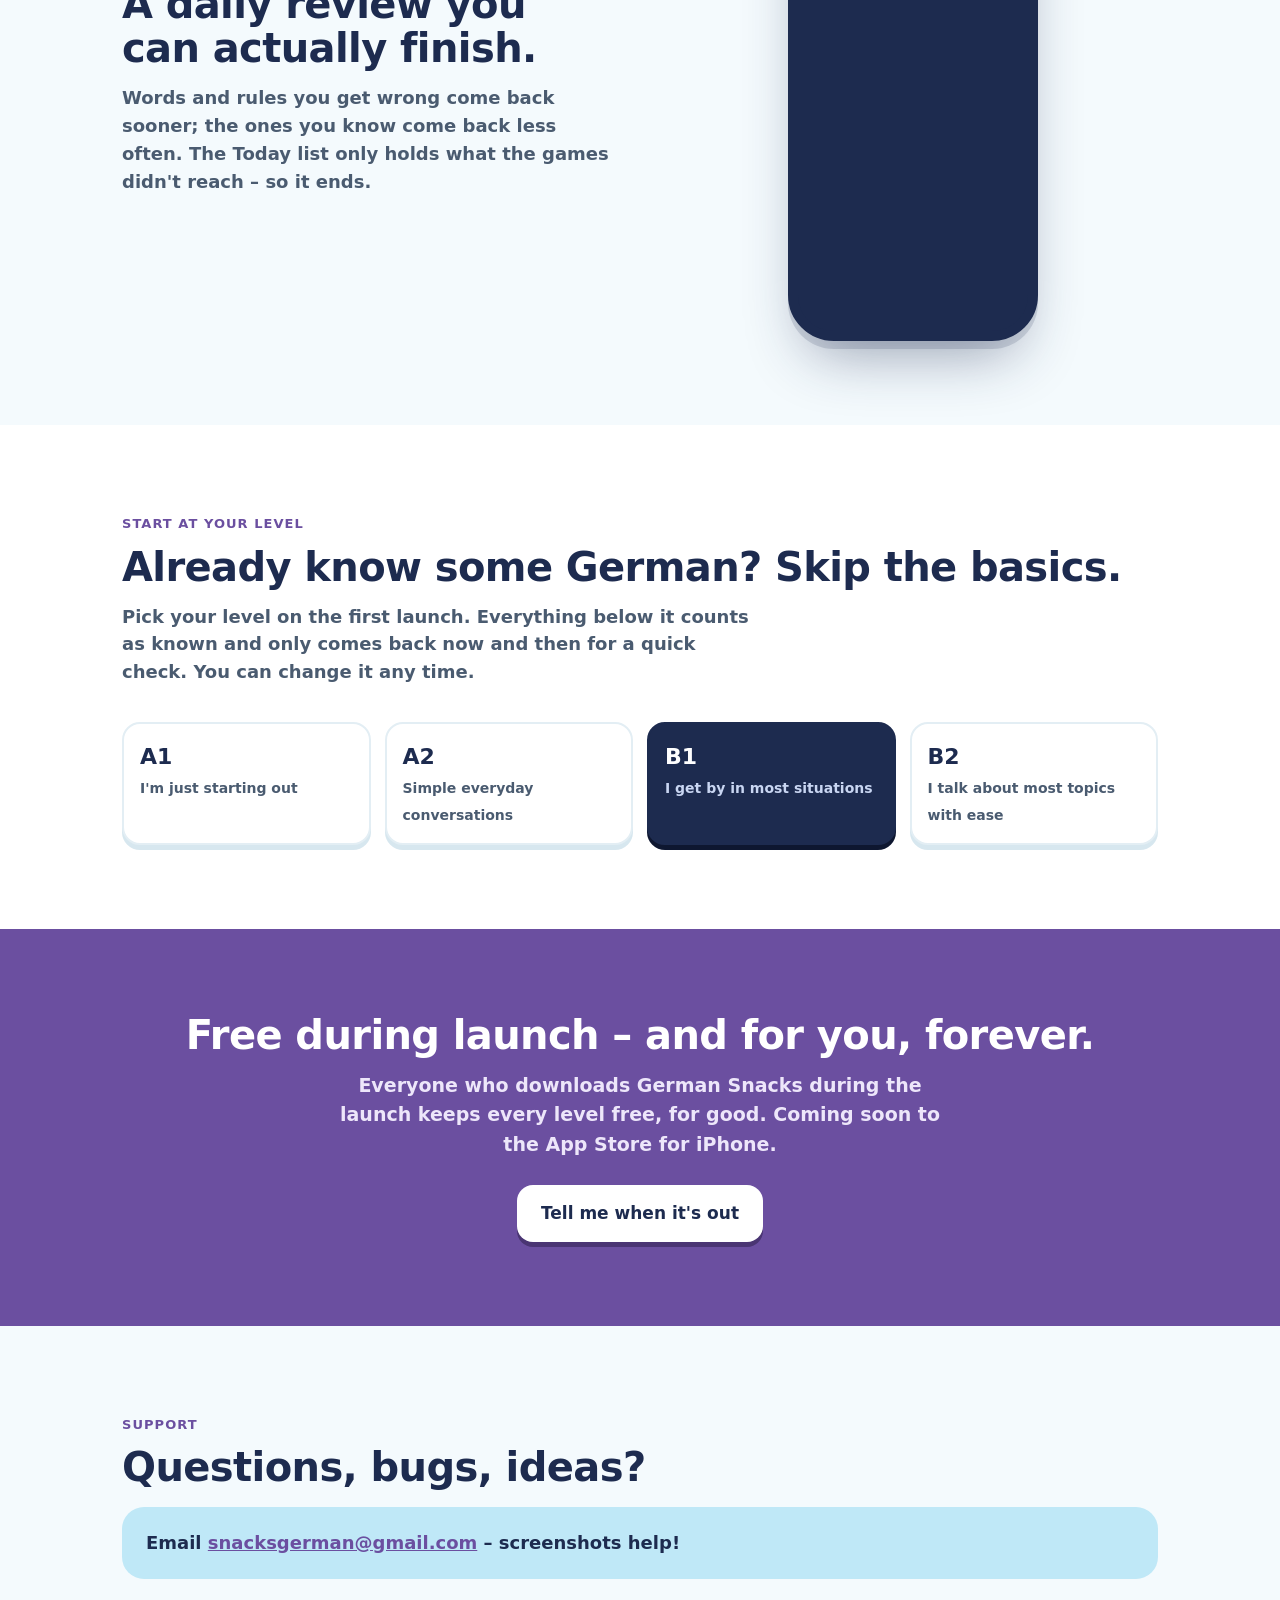
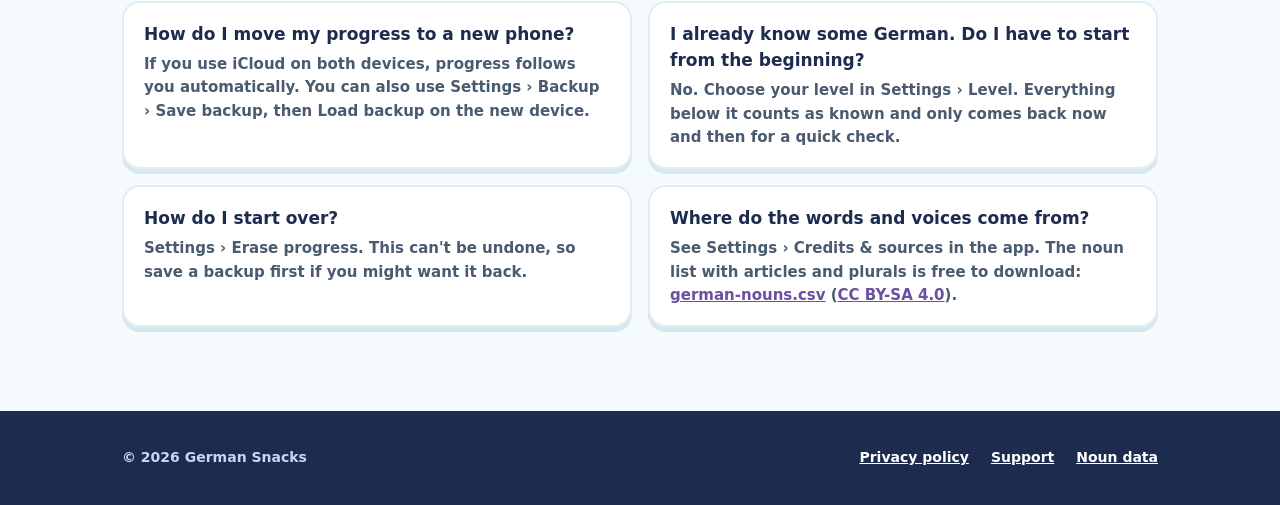
==== commit 82b8ef9e: "Add files via upload" ====
--- a/index.html
+++ b/index.html
@@ -78,9 +78,9 @@
 
 /* games grid */
 .games{display:grid;grid-template-columns:repeat(3,1fr);gap:16px}
-.game{background:var(--card);border-radius:20px;padding:18px 18px 16px;box-shadow:0 5px 0 #D7E7EF;border:2px solid #E3EEF4}
-.game h3{margin:0 0 4px;font-size:18px;font-weight:800;display:flex;align-items:center;gap:8px}
-.game h3 i{width:12px;height:12px;border-radius:50%;display:inline-block;border:2px solid rgba(255,255,255,.7);box-shadow:0 0 0 1px rgba(0,0,0,.08)}
+.game{display:flex;gap:16px;align-items:flex-start;background:var(--card);border-radius:20px;padding:16px;box-shadow:0 5px 0 #D7E7EF;border:2px solid #E3EEF4}
+.game img{width:64px;height:64px;flex:none;border-radius:16px;box-shadow:0 3px 0 #D7E7EF}
+.game h3{margin:2px 0 4px;font-size:18px;font-weight:800}
 .game p{margin:0;color:var(--muted);font-size:15px;font-weight:600}
 
 /* feature rows */
@@ -204,15 +204,15 @@
     <h2>Five minutes at a time.</h2>
     <p class="sub">Each game drills one thing German learners trip over for years – and every one of them feeds the same memory, so what you miss comes back.</p>
     <div class="games">
-      <div class="game"><h3><i style="background:#2563C9"></i>Monster Drop</h3><p>Feed each word to the right der, die or das monster.</p></div>
-      <div class="game"><h3><i style="background:#16A085"></i>Mehr davon!</h3><p>Make the plural, from Tisch to Tische.</p></div>
-      <div class="game"><h3><i style="background:#B07A3A"></i>Endungen</h3><p>Sort parcels by their adjective endings.</p></div>
-      <div class="game"><h3><i style="background:#5B3FA0"></i>Mau-Mau</h3><p>The card game, played with cases and verb forms.</p></div>
-      <div class="game"><h3><i style="background:#8A6A3E"></i>Schilder</h3><p>Spot the mistakes on Kalle's shop signs.</p></div>
-      <div class="game"><h3><i style="background:#C98A3A"></i>Kontrolle!</h3><p>Check the tickets: does the word match the meaning?</p></div>
-      <div class="game"><h3><i style="background:#B5682B"></i>Bäckerei</h3><p>Serve customers at a Berlin bakery, café, market, snack bar and ice-cream shop.</p></div>
-      <div class="game"><h3><i style="background:#D4A82A"></i>Kreuzwort</h3><p>A daily German crossword.</p></div>
-      <div class="game"><h3><i style="background:#3B4C8A"></i>Handy</h3><p>Text with Lena, Finn and Kalle and build your answers in German.</p></div>
+      <div class="game"><img src="games/monster-drop.png" width="64" height="64" alt="" loading="lazy"><div><h3>Monster Drop</h3><p>Feed each word to the right der, die or das monster.</p></div></div>
+      <div class="game"><img src="games/mehr-davon.png" width="64" height="64" alt="" loading="lazy"><div><h3>Mehr davon!</h3><p>Make the plural, from Tisch to Tische.</p></div></div>
+      <div class="game"><img src="games/endungen.png" width="64" height="64" alt="" loading="lazy"><div><h3>Endungen</h3><p>Sort parcels by their adjective endings.</p></div></div>
+      <div class="game"><img src="games/mau-mau.png" width="64" height="64" alt="" loading="lazy"><div><h3>Mau-Mau</h3><p>The card game, played with cases and verb forms.</p></div></div>
+      <div class="game"><img src="games/schilder.png" width="64" height="64" alt="" loading="lazy"><div><h3>Schilder</h3><p>Spot the mistakes on Kalle's shop signs.</p></div></div>
+      <div class="game"><img src="games/kontrolle.png" width="64" height="64" alt="" loading="lazy"><div><h3>Kontrolle!</h3><p>Check the tickets: does the word match the meaning?</p></div></div>
+      <div class="game"><img src="games/baeckerei.png" width="64" height="64" alt="" loading="lazy"><div><h3>Bäckerei</h3><p>Serve customers at a Berlin bakery, café, market, snack bar and ice-cream shop.</p></div></div>
+      <div class="game"><img src="games/kreuzwort.png" width="64" height="64" alt="" loading="lazy"><div><h3>Kreuzwort</h3><p>A daily German crossword.</p></div></div>
+      <div class="game"><img src="games/handy.png" width="64" height="64" alt="" loading="lazy"><div><h3>Handy</h3><p>Text with Lena, Finn and Kalle and build your answers in German.</p></div></div>
     </div>
   </div>
 </section>
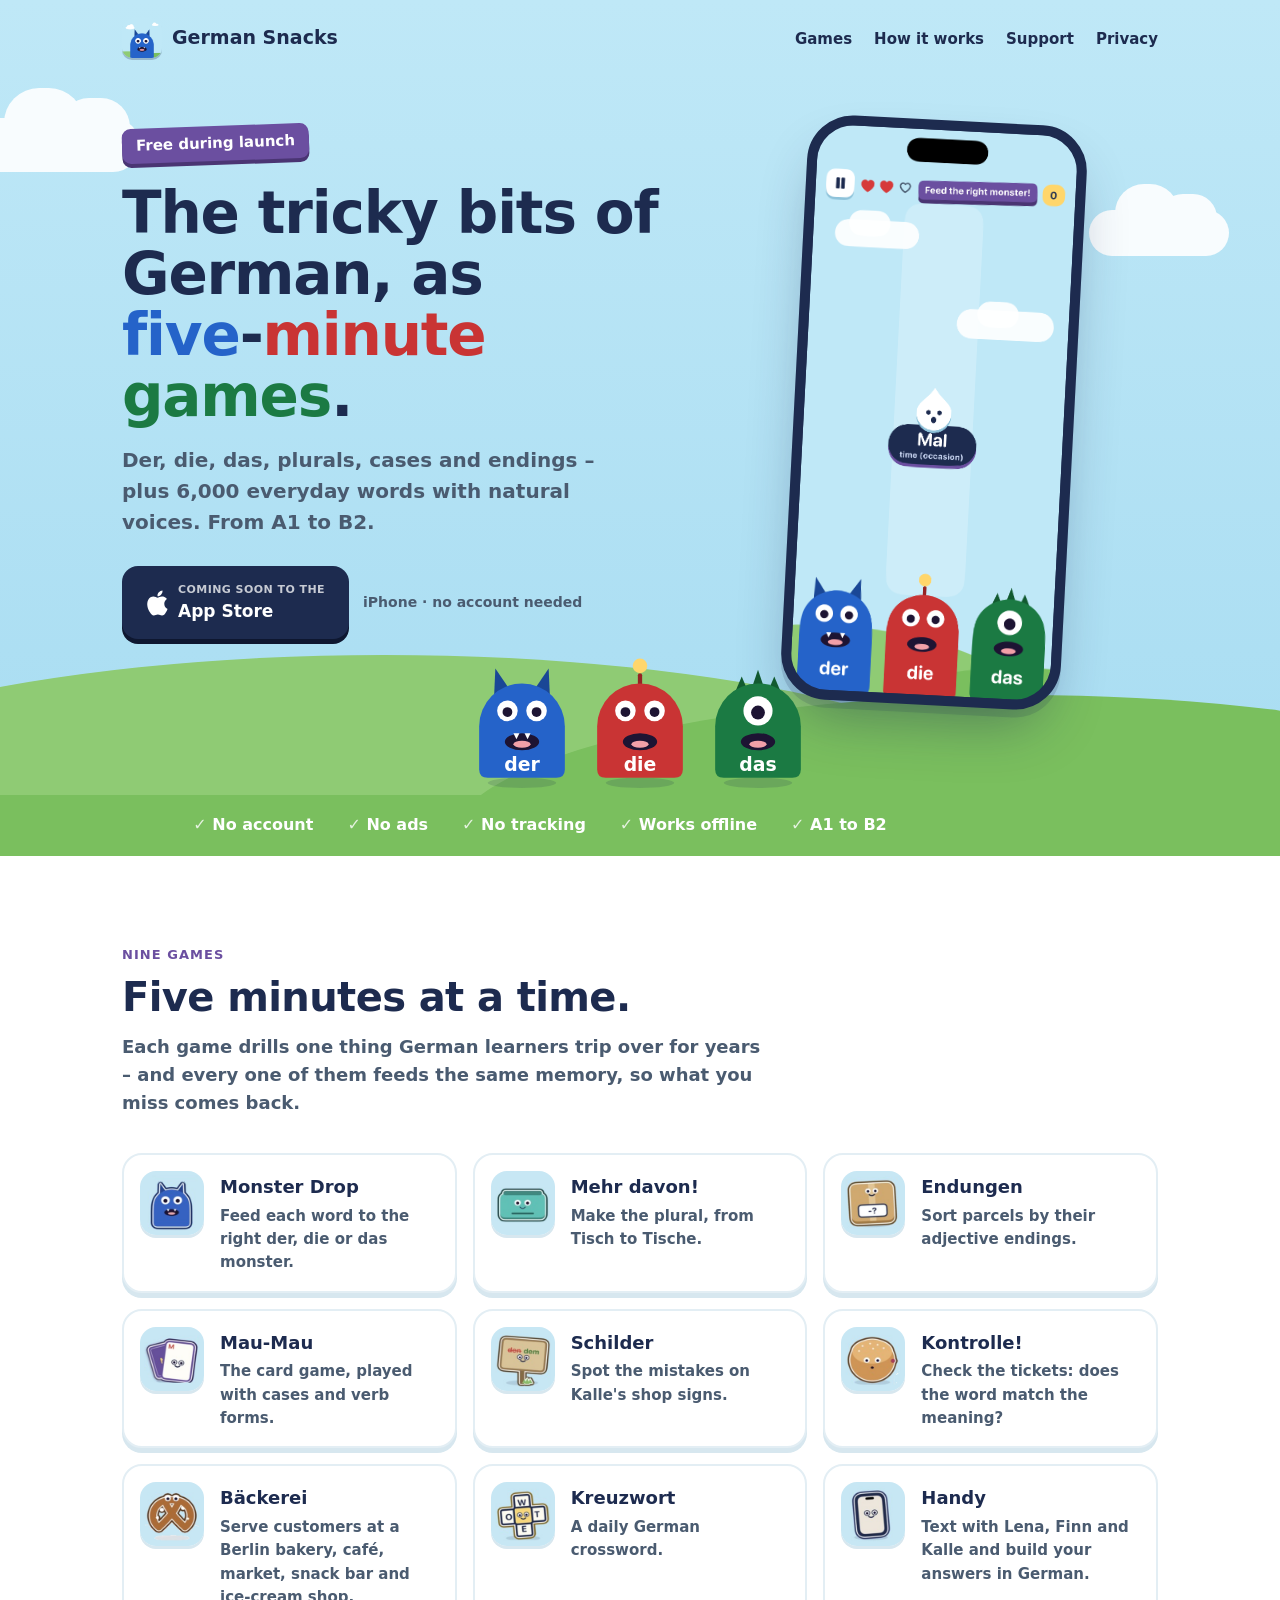
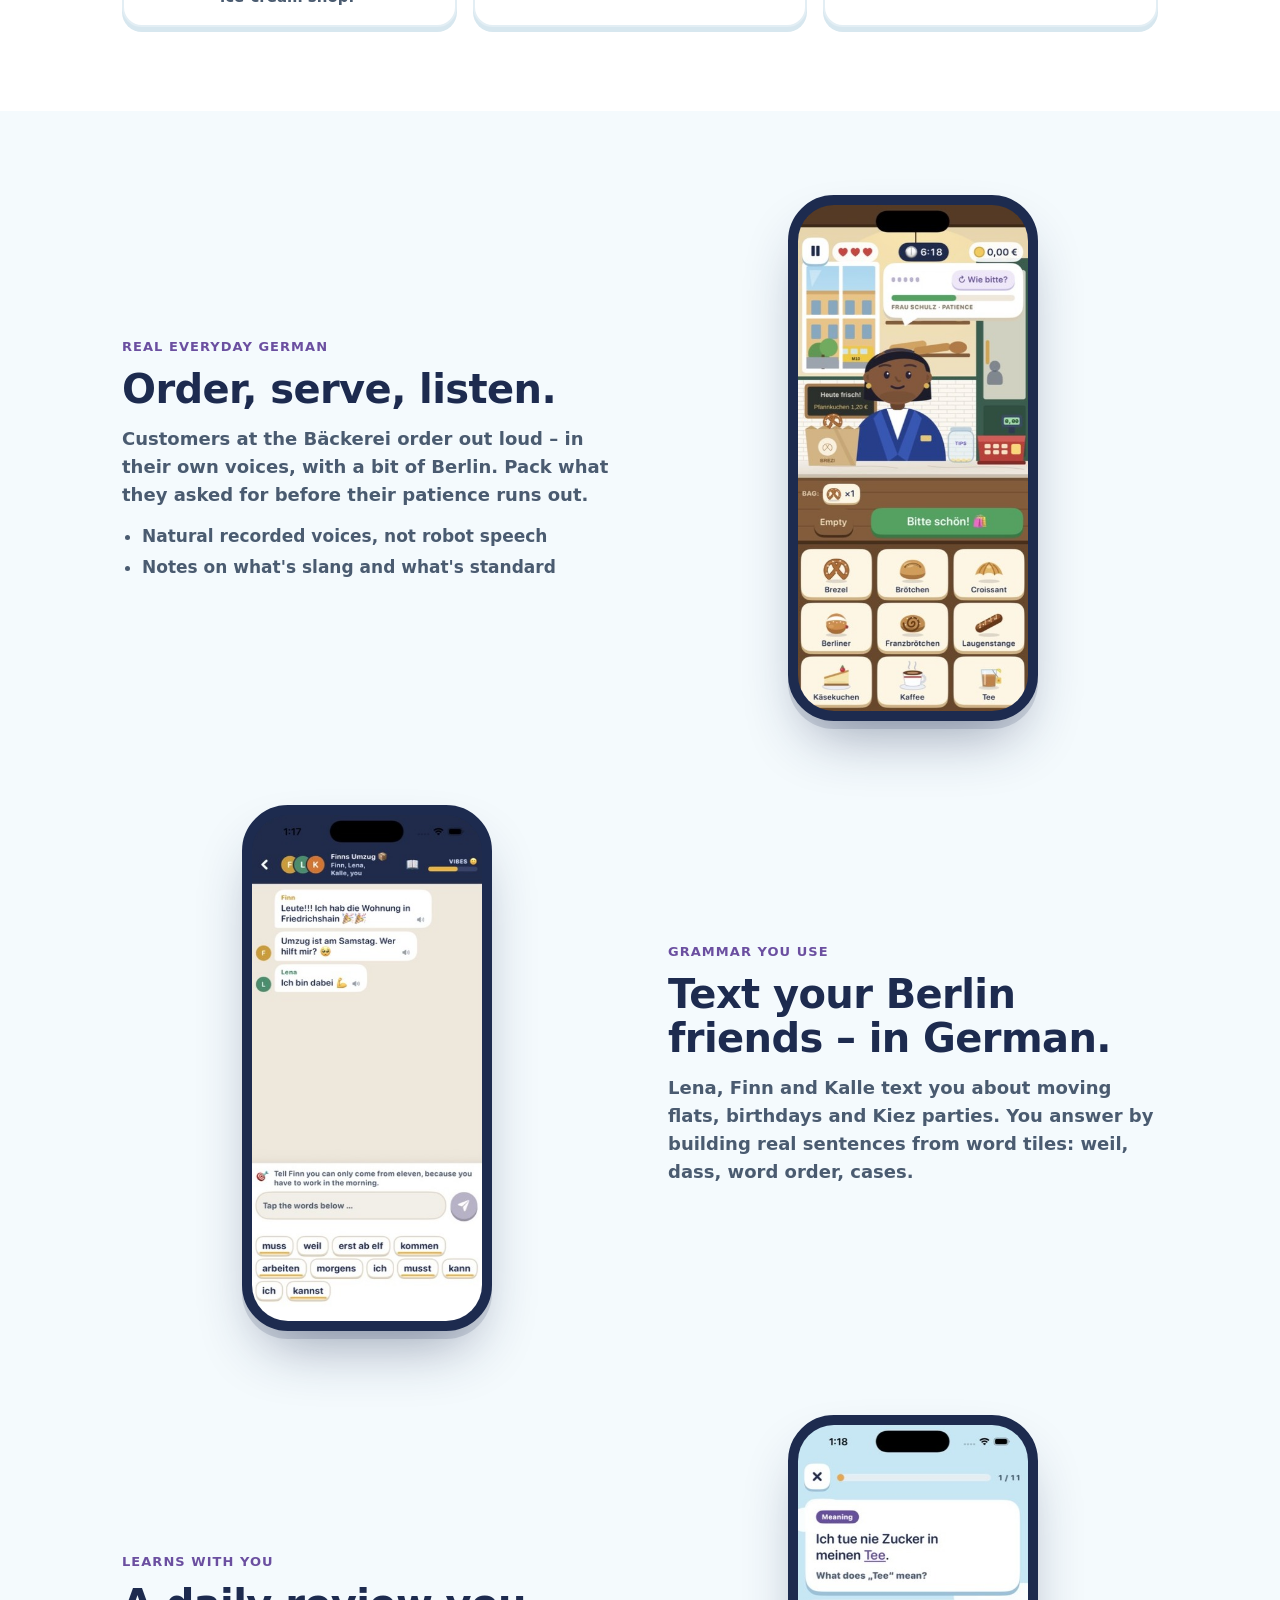
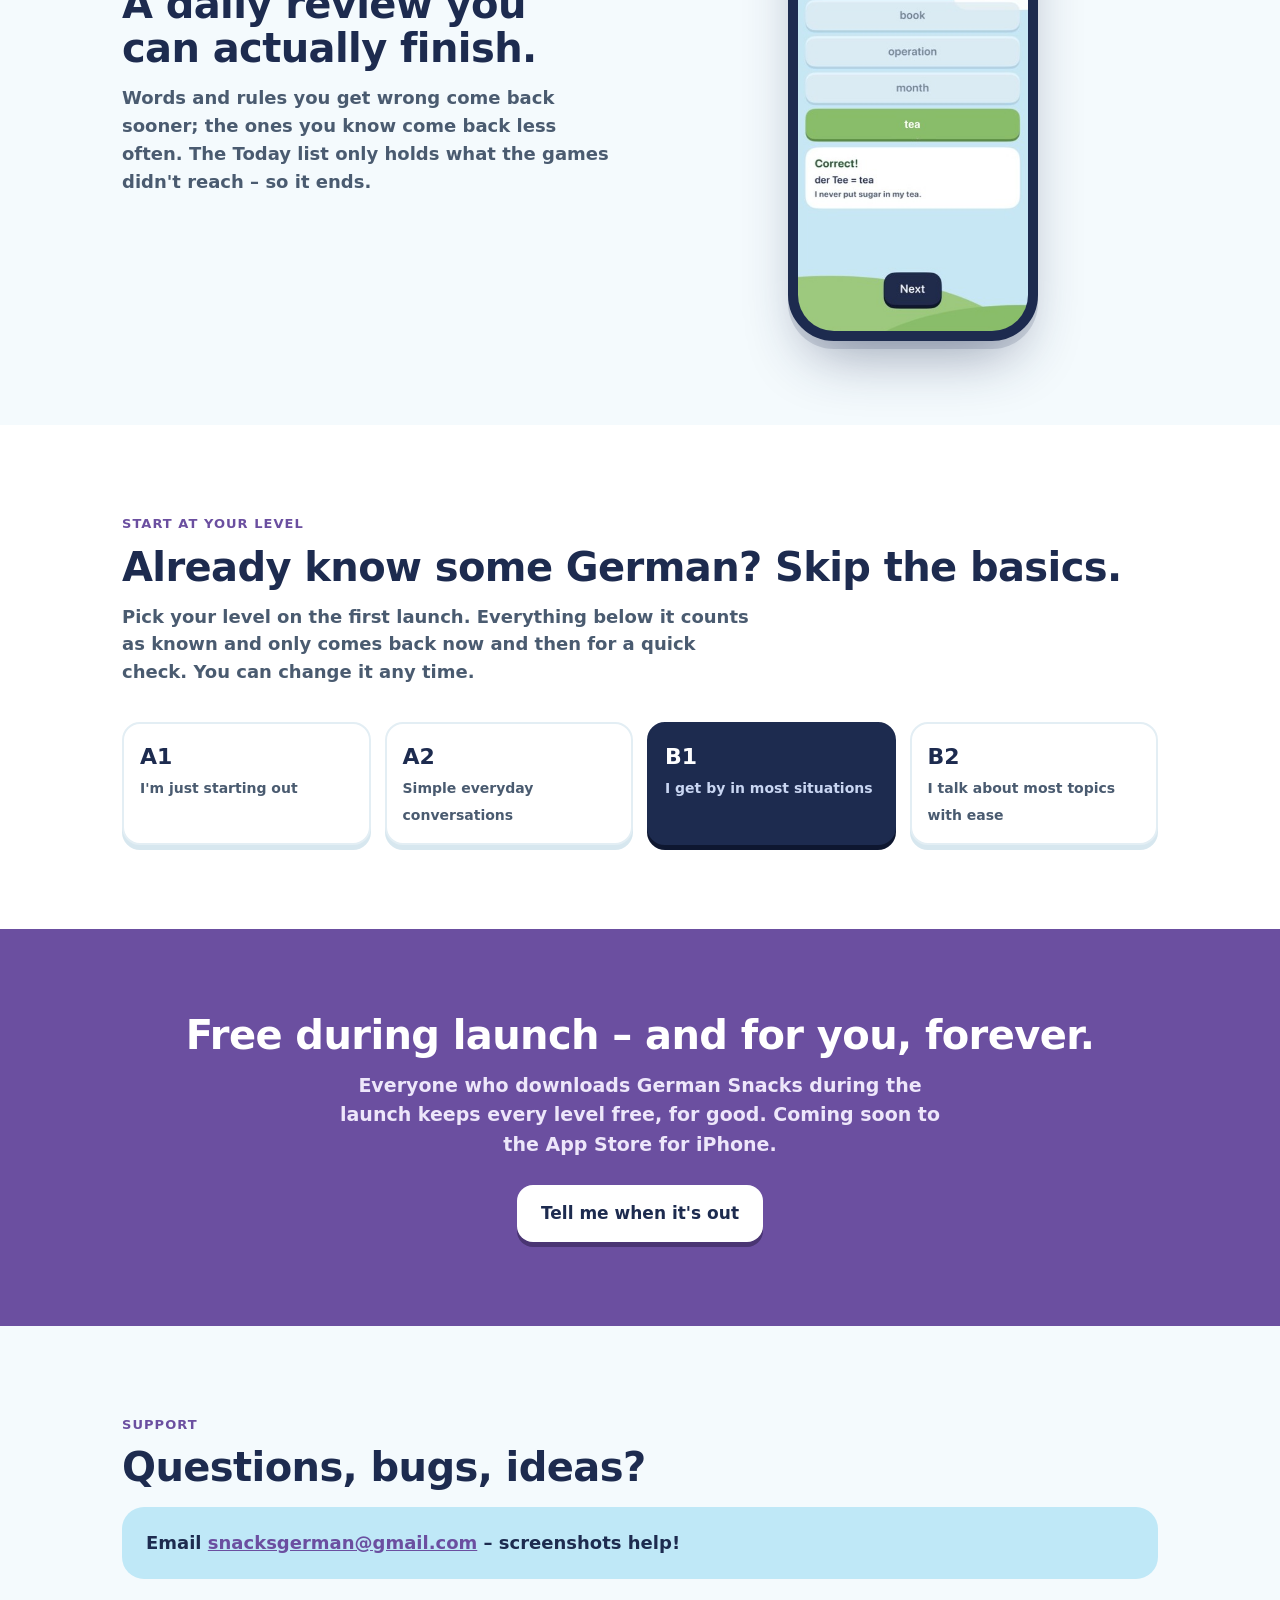
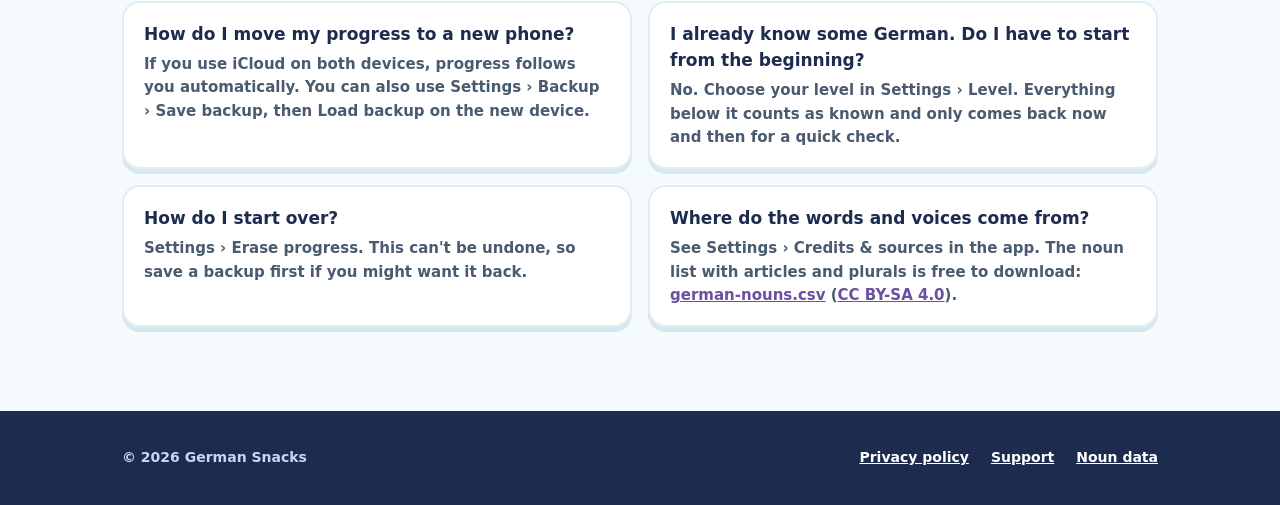
==== commit e8bc39a6: "Add files via upload" ====
--- a/index.html
+++ b/index.html
@@ -63,8 +63,13 @@
 .hills{position:relative;height:150px;margin-top:-40px;z-index:1}
 .hills::before{content:"";position:absolute;left:-20%;right:20%;bottom:-180px;height:320px;background:var(--grass);border-radius:50%}
 .hills::after{content:"";position:absolute;left:35%;right:-25%;bottom:-200px;height:300px;background:var(--grass-dark);border-radius:50%}
-.monsters{position:absolute;z-index:3;left:50%;bottom:0;transform:translateX(-50%);display:flex;gap:18px;align-items:flex-end}
-.monsters svg{width:92px;height:auto;display:block}
+.monsters{position:absolute;z-index:3;left:50%;bottom:6px;transform:translateX(-50%);display:flex;gap:22px;align-items:flex-end}
+.monsters .m{width:96px;height:auto;display:block;overflow:visible}
+.m .hop,.m .shadow,.m .pupil,.m .mouth,.m .fang{transform-box:fill-box}
+.m .hop{transform-origin:50% 100%}
+.m .shadow{transform-origin:50% 50%;opacity:.16}
+.m .mouth{transform-origin:50% 50%}
+.m .fang{transform-origin:50% 0}
 
 /* bands */
 .trust{background:var(--grass-dark);color:#fff}
@@ -130,10 +135,22 @@
   .monsters{display:none}
 }
 @media (prefers-reduced-motion:no-preference){
-  .monsters svg{animation:hop 2.4s ease-in-out infinite;transform-origin:bottom}
-  .monsters svg:nth-child(2){animation-delay:.3s}.monsters svg:nth-child(3){animation-delay:.6s}
-  @keyframes hop{0%,70%,100%{transform:translateY(0) scale(1,1)}80%{transform:translateY(-10px) scale(.96,1.05)}90%{transform:translateY(0) scale(1.04,.95)}}
+  /* One hop each, in turn: der, then die, then das, then a short pause. A hop is 30% of the 3.6 s cycle (about 1.1 s). */
+  .m .hop{animation:hop 3.6s ease-in-out infinite}
+  .m .shadow{animation:shade 3.6s ease-in-out infinite}
+  .m .pupil{animation:look 3.6s ease-in-out infinite}
+  .m .mouth{animation:gape 3.6s ease-in-out infinite}
+  .m .fang.l{animation:fangl 3.6s ease-in-out infinite}
+  .m .fang.r{animation:fangr 3.6s ease-in-out infinite}
+  .m:nth-child(2) *{animation-delay:1.1s}.m:nth-child(3) *{animation-delay:2.2s}
+  @keyframes hop{0%,30%,100%{transform:translateY(0) scale(1.03,.97)}15%{transform:translateY(-12px) scale(.95,1.06)}}
+  @keyframes shade{0%,30%,100%{transform:scale(1);opacity:.18}15%{transform:scale(.68);opacity:.09}}
+  @keyframes look{0%,30%,100%{transform:translateY(0)}15%{transform:translateY(-6px)}}
+  @keyframes gape{0%,30%,100%{transform:scale(1,1)}15%{transform:scale(1.4,1.65)}}
+  @keyframes fangl{0%,30%,100%{transform:translate(0,0)}15%{transform:translate(-4px,-6px)}}
+  @keyframes fangr{0%,30%,100%{transform:translate(0,0)}15%{transform:translate(4px,-6px)}}
 }
+
 </style>
 </head>
 <body>
@@ -169,30 +186,9 @@
   </div>
   <div class="hills"></div>
   <div class="monsters" aria-hidden="true">
-    <!-- der: horns -->
-    <svg viewBox="0 0 100 140"><g transform="translate(0,0)">
-      <polygon points="20,36 32,6 40,40" fill="var(--der-shade)"/><polygon points="60,40 68,6 80,36" fill="var(--der-shade)"/>
-      <path d="M0,80 A50,50 0 0 1 100,80 L100,140 L0,140 Z" fill="var(--der)"/>
-      <circle cx="33" cy="68" r="12" fill="#fff"/><circle cx="67" cy="68" r="12" fill="#fff"/>
-      <circle cx="33" cy="70" r="5.7" fill="var(--mouth)"/><circle cx="67" cy="70" r="5.7" fill="var(--mouth)"/>
-      <ellipse cx="50" cy="100" rx="20" ry="10" fill="var(--mouth)"/><ellipse cx="50" cy="104" rx="10" ry="4" fill="var(--tongue)"/>
-      <polygon points="41,90 47,90 44,96" fill="#fff"/><polygon points="53,90 59,90 56,96" fill="#fff"/>
-      <text x="50" y="132" text-anchor="middle" font-size="20" font-weight="800" fill="#fff" font-family="inherit">der</text></g></svg>
-    <!-- die: antenna -->
-    <svg viewBox="0 0 100 140">
-      <circle cx="50" cy="8" r="8" fill="var(--sun)"/><rect x="47.5" y="14" width="5" height="22" rx="2.5" fill="var(--die-shade)"/>
-      <path d="M0,80 A50,50 0 0 1 100,80 L100,140 L0,140 Z" fill="var(--die)"/>
-      <circle cx="33" cy="68" r="12" fill="#fff"/><circle cx="67" cy="68" r="12" fill="#fff"/>
-      <circle cx="33" cy="64" r="5.7" fill="var(--mouth)"/><circle cx="67" cy="64" r="5.7" fill="var(--mouth)"/>
-      <ellipse cx="50" cy="102" rx="26" ry="16" fill="var(--mouth)"/><ellipse cx="50" cy="110" rx="14" ry="6" fill="var(--tongue)"/>
-      <text x="50" y="132" text-anchor="middle" font-size="20" font-weight="800" fill="#fff" font-family="inherit">die</text></svg>
-    <!-- das: spikes, one eye -->
-    <svg viewBox="0 0 100 140">
-      <polygon points="24,40 32,20 40,40" fill="var(--das-shade)"/><polygon points="40,40 50,12 60,40" fill="var(--das-shade)"/><polygon points="60,40 68,20 76,40" fill="var(--das-shade)"/>
-      <path d="M0,80 A50,50 0 0 1 100,80 L100,140 L0,140 Z" fill="var(--das)"/>
-      <circle cx="50" cy="68" r="17" fill="#fff"/><circle cx="50" cy="70" r="8" fill="var(--mouth)"/>
-      <ellipse cx="50" cy="102" rx="20" ry="10" fill="var(--mouth)"/><ellipse cx="50" cy="106" rx="10" ry="4" fill="var(--tongue)"/>
-      <text x="50" y="132" text-anchor="middle" font-size="20" font-weight="800" fill="#fff" font-family="inherit">das</text></svg>
+    <svg class="m" viewBox="-6 -2 112 156" aria-hidden="true"><ellipse class="shadow" cx="50" cy="146" rx="40" ry="6" fill="#1D2B4F"/><g class="hop"><polygon points="18.9,12.6 36.7,38.7 17.5,44.2" fill="#1A4796"/><polygon points="81.1,12.6 82.5,44.2 63.3,38.7" fill="#1A4796"/><path d="M0,80 A50,50 0 0 1 100,80 L100,130 Q100,140 90,140 L10,140 Q0,140 0,130 Z" fill="#2563C9"/><circle cx="33" cy="62" r="12" fill="#fff"/><circle class="pupil" cx="33" cy="63.4" r="5.7" fill="#1D1433"/><circle cx="67" cy="62" r="12" fill="#fff"/><circle class="pupil" cx="67" cy="63.4" r="5.7" fill="#1D1433"/><g class="mouth"><ellipse cx="50" cy="98" rx="20" ry="10" fill="#1D1433"/><ellipse cx="50" cy="101" rx="10" ry="4" fill="#F2A0A8"/></g><polygon class="fang l" points="40,88 47,88 43.5,95" fill="#fff"/><polygon class="fang r" points="53,88 60,88 56.5,95" fill="#fff"/><text x="50" y="132" text-anchor="middle" font-size="22" font-weight="800" fill="#fff">der</text></g></svg>
+    <svg class="m" viewBox="-6 -2 112 156" aria-hidden="true"><ellipse class="shadow" cx="50" cy="146" rx="40" ry="6" fill="#1D2B4F"/><g class="hop"><rect x="47.5" y="18" width="5" height="24" rx="2.5" fill="#962424"/><circle cx="50" cy="9.5" r="8.5" fill="#FFD66B"/><path d="M0,80 A50,50 0 0 1 100,80 L100,130 Q100,140 90,140 L10,140 Q0,140 0,130 Z" fill="#C93434"/><circle cx="33" cy="62" r="12" fill="#fff"/><circle class="pupil" cx="33" cy="63.4" r="5.7" fill="#1D1433"/><circle cx="67" cy="62" r="12" fill="#fff"/><circle class="pupil" cx="67" cy="63.4" r="5.7" fill="#1D1433"/><g class="mouth"><ellipse cx="50" cy="98" rx="20" ry="10" fill="#1D1433"/><ellipse cx="50" cy="101" rx="10" ry="4" fill="#F2A0A8"/></g><text x="50" y="132" text-anchor="middle" font-size="22" font-weight="800" fill="#fff">die</text></g></svg>
+    <svg class="m" viewBox="-6 -2 112 156" aria-hidden="true"><ellipse class="shadow" cx="50" cy="146" rx="40" ry="6" fill="#1D2B4F"/><g class="hop"><polygon points="31.0,22.0 39.5,42.0 22.5,42.0" fill="#125A30"/><polygon points="50.0,14.0 59.5,42.0 40.5,42.0" fill="#125A30"/><polygon points="69.0,22.0 77.5,42.0 60.5,42.0" fill="#125A30"/><path d="M0,80 A50,50 0 0 1 100,80 L100,130 Q100,140 90,140 L10,140 Q0,140 0,130 Z" fill="#1B7A43"/><circle cx="50" cy="62" r="17" fill="#fff"/><circle class="pupil" cx="50" cy="64" r="8.1" fill="#1D1433"/><g class="mouth"><ellipse cx="50" cy="98" rx="20" ry="10" fill="#1D1433"/><ellipse cx="50" cy="101" rx="10" ry="4" fill="#F2A0A8"/></g><text x="50" y="132" text-anchor="middle" font-size="22" font-weight="800" fill="#fff">das</text></g></svg>
   </div>
 </header>
 
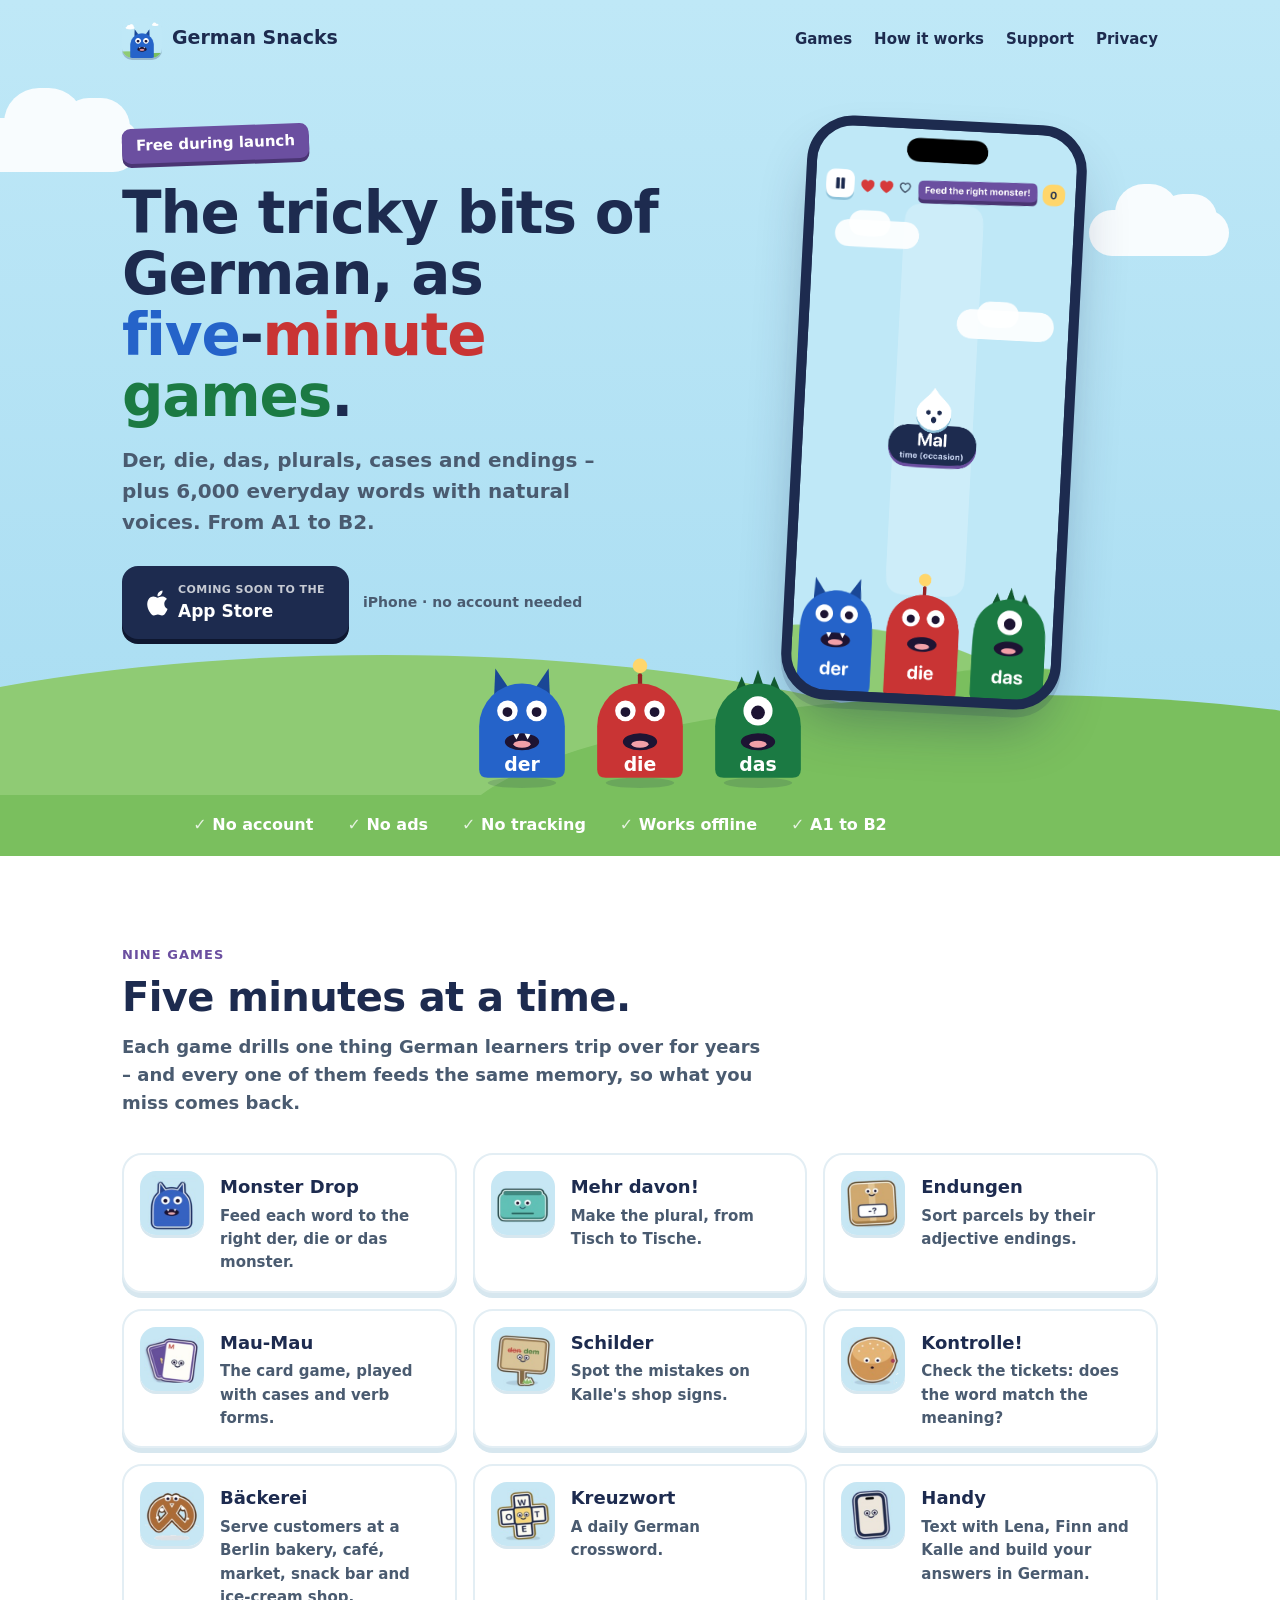
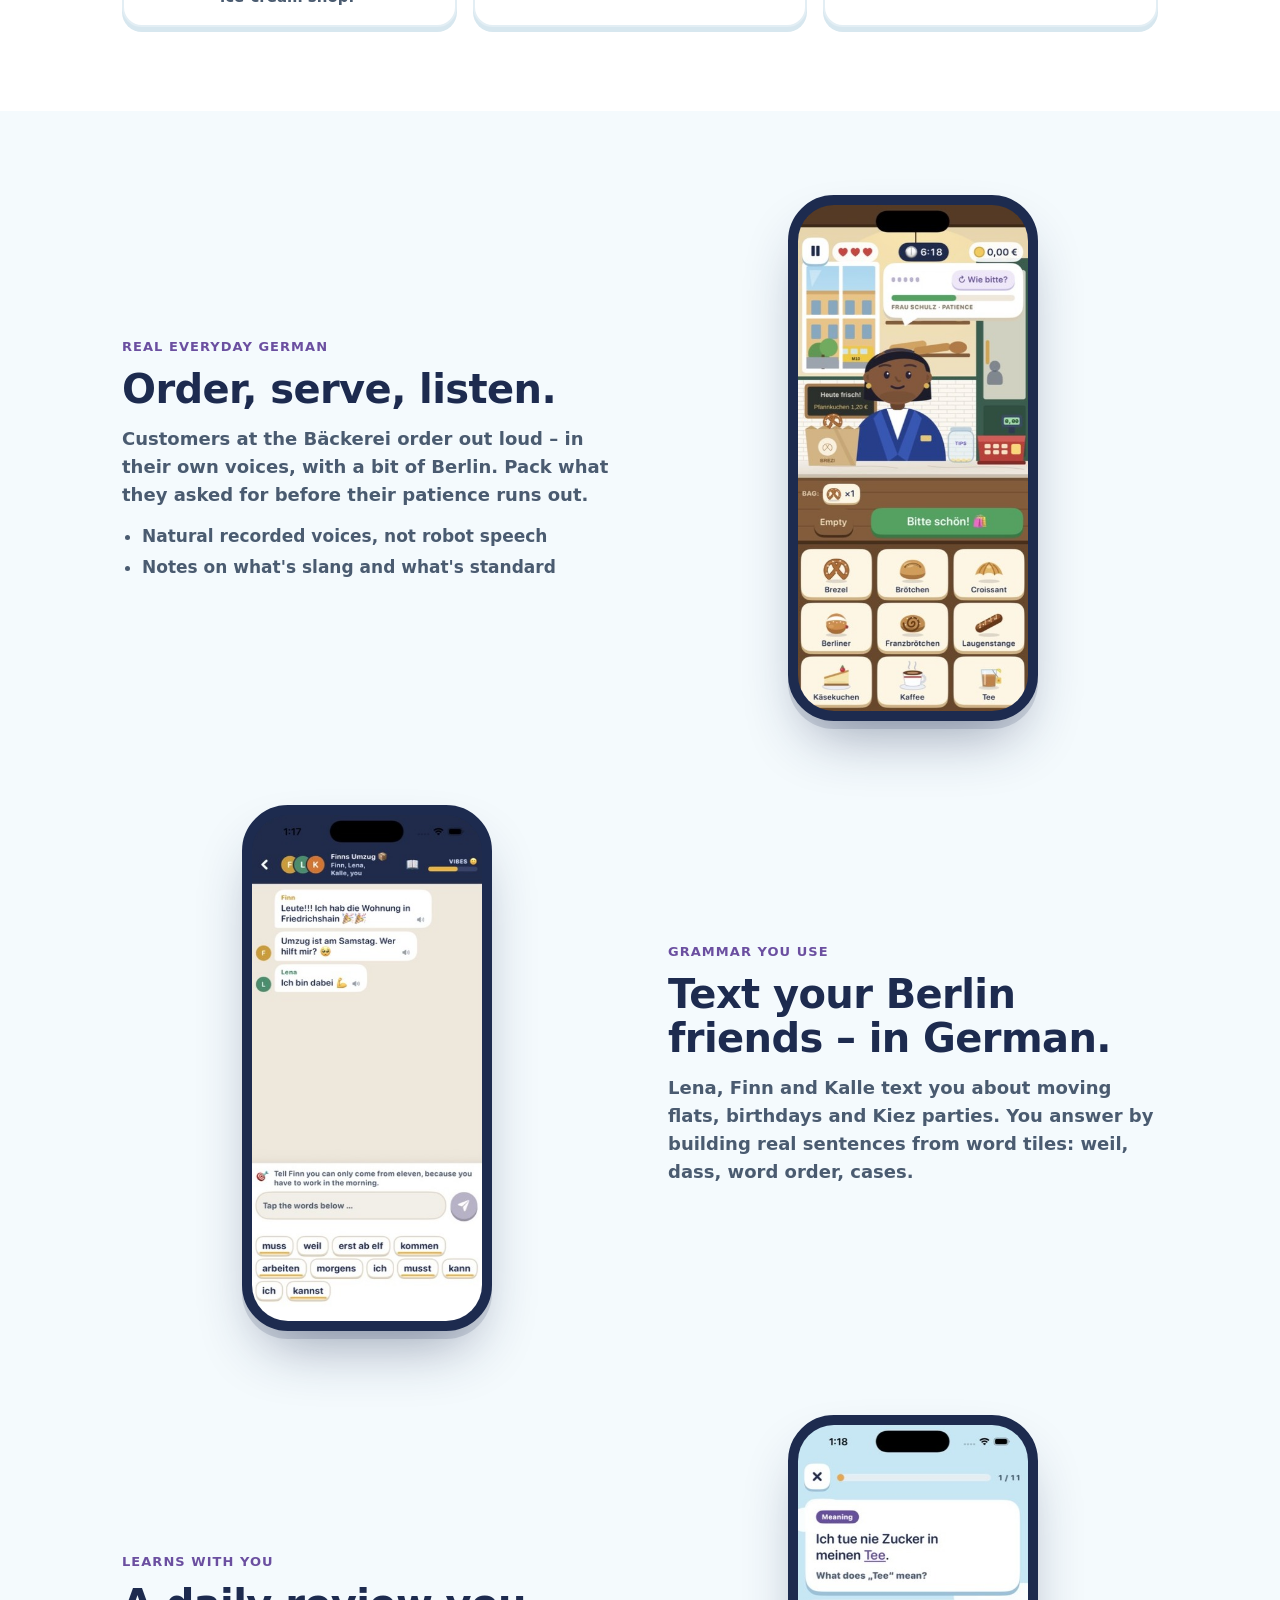
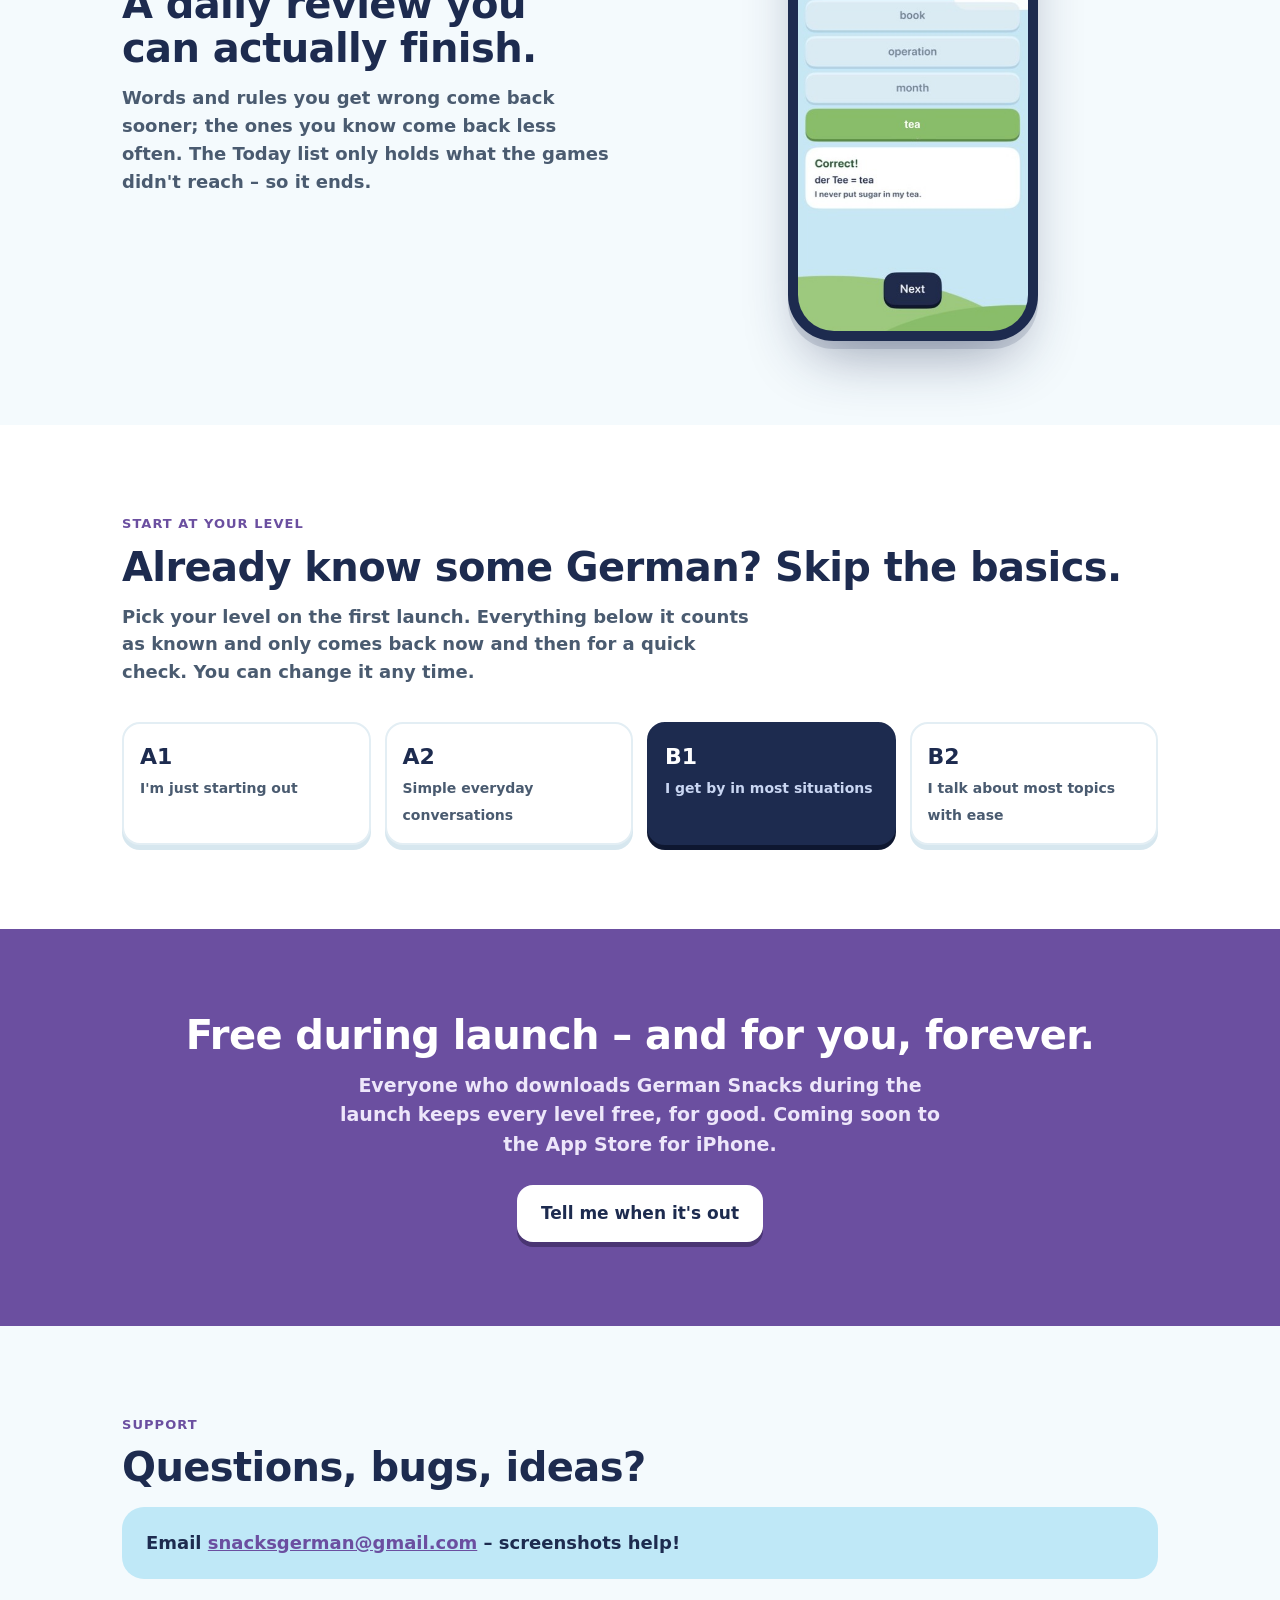
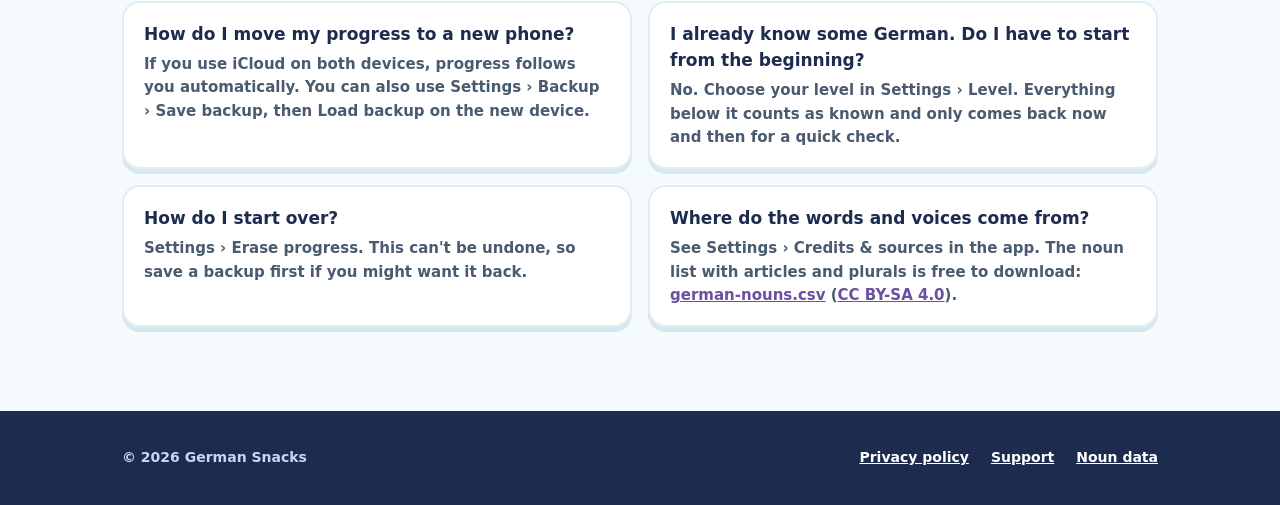
==== commit 10240bbb: "Add files via upload" ====
--- a/index.html
+++ b/index.html
@@ -65,11 +65,10 @@
 .hills::after{content:"";position:absolute;left:35%;right:-25%;bottom:-200px;height:300px;background:var(--grass-dark);border-radius:50%}
 .monsters{position:absolute;z-index:3;left:50%;bottom:6px;transform:translateX(-50%);display:flex;gap:22px;align-items:flex-end}
 .monsters .m{width:96px;height:auto;display:block;overflow:visible}
-.m .hop,.m .shadow,.m .pupil,.m .mouth,.m .fang{transform-box:fill-box}
+.m .hop,.m .shadow,.m .pupil,.m .mouth{transform-box:fill-box}
 .m .hop{transform-origin:50% 100%}
 .m .shadow{transform-origin:50% 50%;opacity:.16}
 .m .mouth{transform-origin:50% 50%}
-.m .fang{transform-origin:50% 0}
 
 /* bands */
 .trust{background:var(--grass-dark);color:#fff}
@@ -135,20 +134,16 @@
   .monsters{display:none}
 }
 @media (prefers-reduced-motion:no-preference){
-  /* One hop each, in turn: der, then die, then das, then a short pause. A hop is 30% of the 3.6 s cycle (about 1.1 s). */
-  .m .hop{animation:hop 3.6s ease-in-out infinite}
-  .m .shadow{animation:shade 3.6s ease-in-out infinite}
-  .m .pupil{animation:look 3.6s ease-in-out infinite}
-  .m .mouth{animation:gape 3.6s ease-in-out infinite}
-  .m .fang.l{animation:fangl 3.6s ease-in-out infinite}
-  .m .fang.r{animation:fangr 3.6s ease-in-out infinite}
-  .m:nth-child(2) *{animation-delay:1.1s}.m:nth-child(3) *{animation-delay:2.2s}
+  /* One hop each, in turn: der, then die, then das, then a short pause. A hop is 30% of the 2.7 s cycle (about 0.8 s). */
+  .m .hop{animation:hop 2.7s ease-in-out infinite}
+  .m .shadow{animation:shade 2.7s ease-in-out infinite}
+  .m .pupil{animation:look 2.7s ease-in-out infinite}
+  .m .mouth{animation:gape 2.7s ease-in-out infinite}
+  .m:nth-child(2) *{animation-delay:.8s}.m:nth-child(3) *{animation-delay:1.6s}
   @keyframes hop{0%,30%,100%{transform:translateY(0) scale(1.03,.97)}15%{transform:translateY(-12px) scale(.95,1.06)}}
   @keyframes shade{0%,30%,100%{transform:scale(1);opacity:.18}15%{transform:scale(.68);opacity:.09}}
   @keyframes look{0%,30%,100%{transform:translateY(0)}15%{transform:translateY(-6px)}}
   @keyframes gape{0%,30%,100%{transform:scale(1,1)}15%{transform:scale(1.4,1.65)}}
-  @keyframes fangl{0%,30%,100%{transform:translate(0,0)}15%{transform:translate(-4px,-6px)}}
-  @keyframes fangr{0%,30%,100%{transform:translate(0,0)}15%{transform:translate(4px,-6px)}}
 }
 
 </style>
@@ -186,7 +181,7 @@
   </div>
   <div class="hills"></div>
   <div class="monsters" aria-hidden="true">
-    <svg class="m" viewBox="-6 -2 112 156" aria-hidden="true"><ellipse class="shadow" cx="50" cy="146" rx="40" ry="6" fill="#1D2B4F"/><g class="hop"><polygon points="18.9,12.6 36.7,38.7 17.5,44.2" fill="#1A4796"/><polygon points="81.1,12.6 82.5,44.2 63.3,38.7" fill="#1A4796"/><path d="M0,80 A50,50 0 0 1 100,80 L100,130 Q100,140 90,140 L10,140 Q0,140 0,130 Z" fill="#2563C9"/><circle cx="33" cy="62" r="12" fill="#fff"/><circle class="pupil" cx="33" cy="63.4" r="5.7" fill="#1D1433"/><circle cx="67" cy="62" r="12" fill="#fff"/><circle class="pupil" cx="67" cy="63.4" r="5.7" fill="#1D1433"/><g class="mouth"><ellipse cx="50" cy="98" rx="20" ry="10" fill="#1D1433"/><ellipse cx="50" cy="101" rx="10" ry="4" fill="#F2A0A8"/></g><polygon class="fang l" points="40,88 47,88 43.5,95" fill="#fff"/><polygon class="fang r" points="53,88 60,88 56.5,95" fill="#fff"/><text x="50" y="132" text-anchor="middle" font-size="22" font-weight="800" fill="#fff">der</text></g></svg>
+    <svg class="m" viewBox="-6 -2 112 156" aria-hidden="true"><ellipse class="shadow" cx="50" cy="146" rx="40" ry="6" fill="#1D2B4F"/><g class="hop"><polygon points="18.9,12.6 36.7,38.7 17.5,44.2" fill="#1A4796"/><polygon points="81.1,12.6 82.5,44.2 63.3,38.7" fill="#1A4796"/><path d="M0,80 A50,50 0 0 1 100,80 L100,130 Q100,140 90,140 L10,140 Q0,140 0,130 Z" fill="#2563C9"/><circle cx="33" cy="62" r="12" fill="#fff"/><circle class="pupil" cx="33" cy="63.4" r="5.7" fill="#1D1433"/><circle cx="67" cy="62" r="12" fill="#fff"/><circle class="pupil" cx="67" cy="63.4" r="5.7" fill="#1D1433"/><g class="mouth"><ellipse cx="50" cy="98" rx="20" ry="10" fill="#1D1433"/><ellipse cx="50" cy="101" rx="10" ry="4" fill="#F2A0A8"/><polygon points="40,89.4 47,88.4 43.5,95.5" fill="#fff"/><polygon points="53,88.4 60,89.4 56.5,95.5" fill="#fff"/></g><text x="50" y="132" text-anchor="middle" font-size="22" font-weight="800" fill="#fff">der</text></g></svg>
     <svg class="m" viewBox="-6 -2 112 156" aria-hidden="true"><ellipse class="shadow" cx="50" cy="146" rx="40" ry="6" fill="#1D2B4F"/><g class="hop"><rect x="47.5" y="18" width="5" height="24" rx="2.5" fill="#962424"/><circle cx="50" cy="9.5" r="8.5" fill="#FFD66B"/><path d="M0,80 A50,50 0 0 1 100,80 L100,130 Q100,140 90,140 L10,140 Q0,140 0,130 Z" fill="#C93434"/><circle cx="33" cy="62" r="12" fill="#fff"/><circle class="pupil" cx="33" cy="63.4" r="5.7" fill="#1D1433"/><circle cx="67" cy="62" r="12" fill="#fff"/><circle class="pupil" cx="67" cy="63.4" r="5.7" fill="#1D1433"/><g class="mouth"><ellipse cx="50" cy="98" rx="20" ry="10" fill="#1D1433"/><ellipse cx="50" cy="101" rx="10" ry="4" fill="#F2A0A8"/></g><text x="50" y="132" text-anchor="middle" font-size="22" font-weight="800" fill="#fff">die</text></g></svg>
     <svg class="m" viewBox="-6 -2 112 156" aria-hidden="true"><ellipse class="shadow" cx="50" cy="146" rx="40" ry="6" fill="#1D2B4F"/><g class="hop"><polygon points="31.0,22.0 39.5,42.0 22.5,42.0" fill="#125A30"/><polygon points="50.0,14.0 59.5,42.0 40.5,42.0" fill="#125A30"/><polygon points="69.0,22.0 77.5,42.0 60.5,42.0" fill="#125A30"/><path d="M0,80 A50,50 0 0 1 100,80 L100,130 Q100,140 90,140 L10,140 Q0,140 0,130 Z" fill="#1B7A43"/><circle cx="50" cy="62" r="17" fill="#fff"/><circle class="pupil" cx="50" cy="64" r="8.1" fill="#1D1433"/><g class="mouth"><ellipse cx="50" cy="98" rx="20" ry="10" fill="#1D1433"/><ellipse cx="50" cy="101" rx="10" ry="4" fill="#F2A0A8"/></g><text x="50" y="132" text-anchor="middle" font-size="22" font-weight="800" fill="#fff">das</text></g></svg>
   </div>
